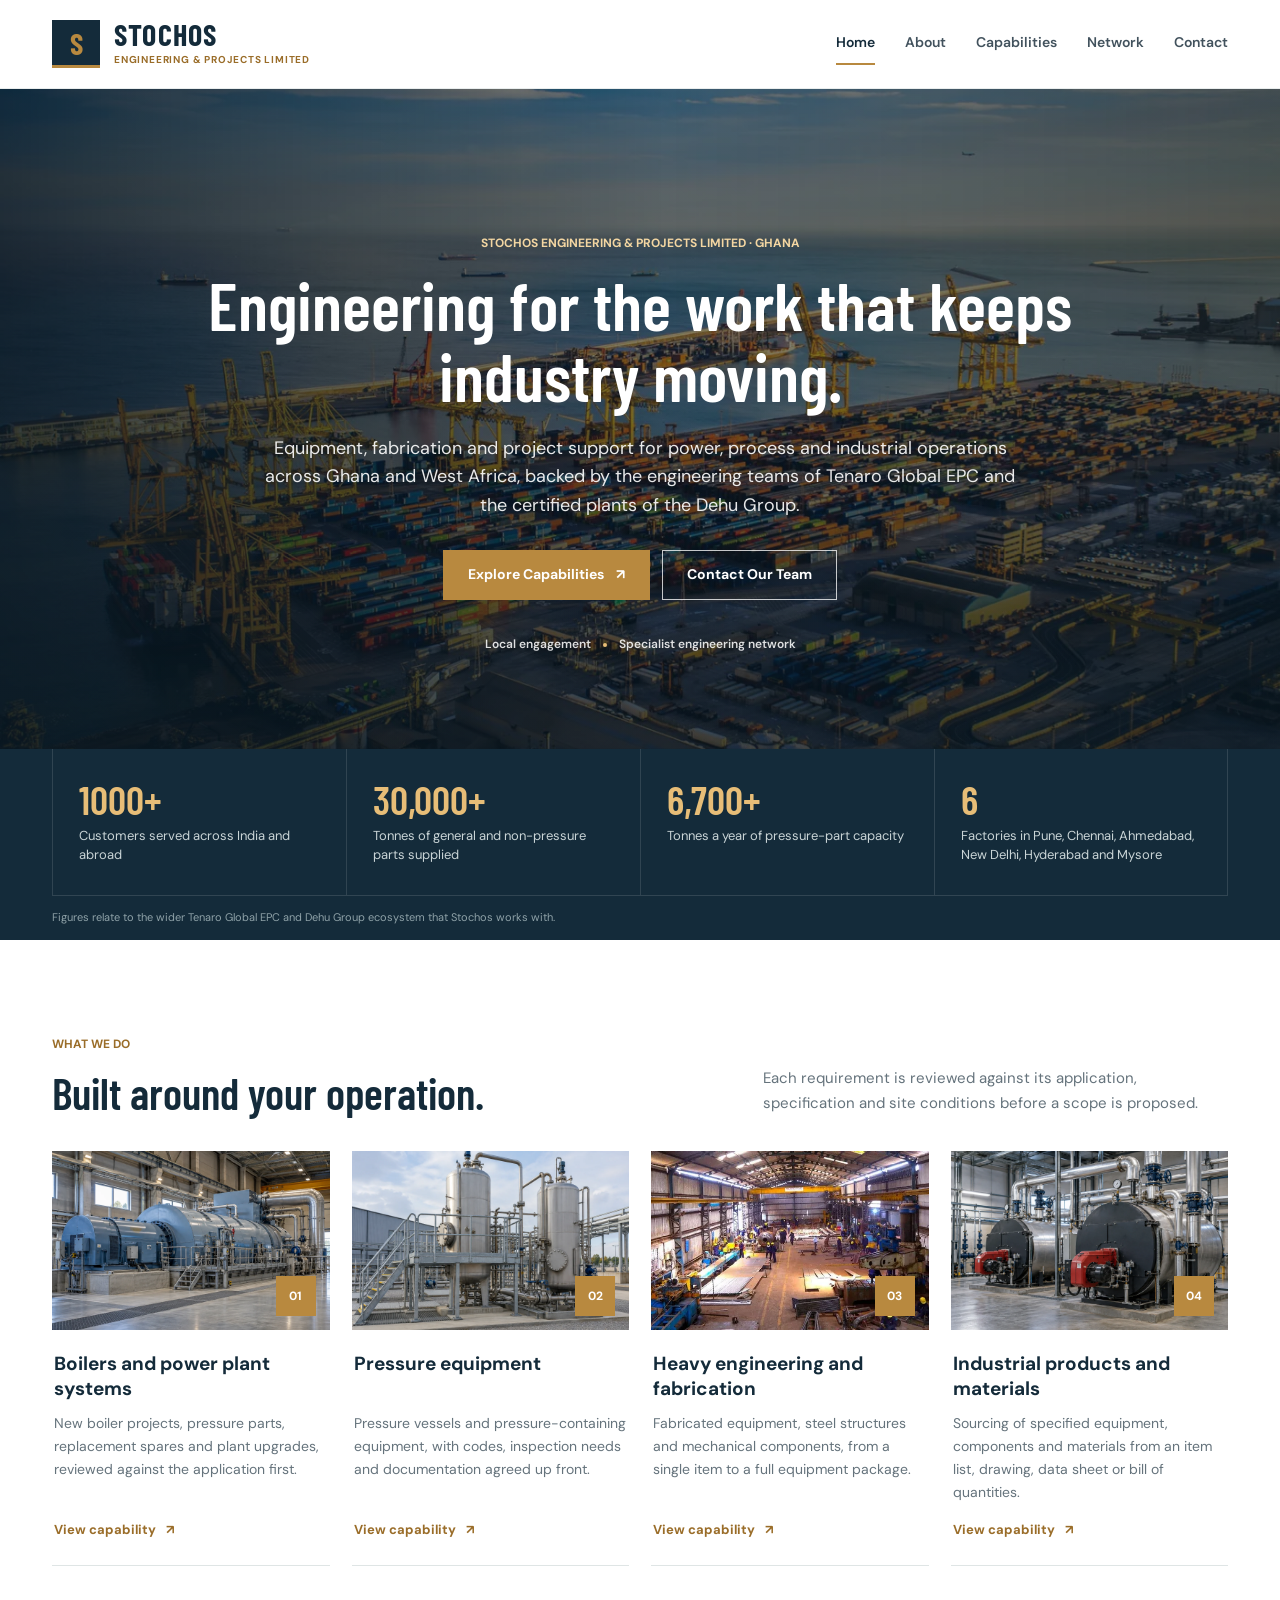
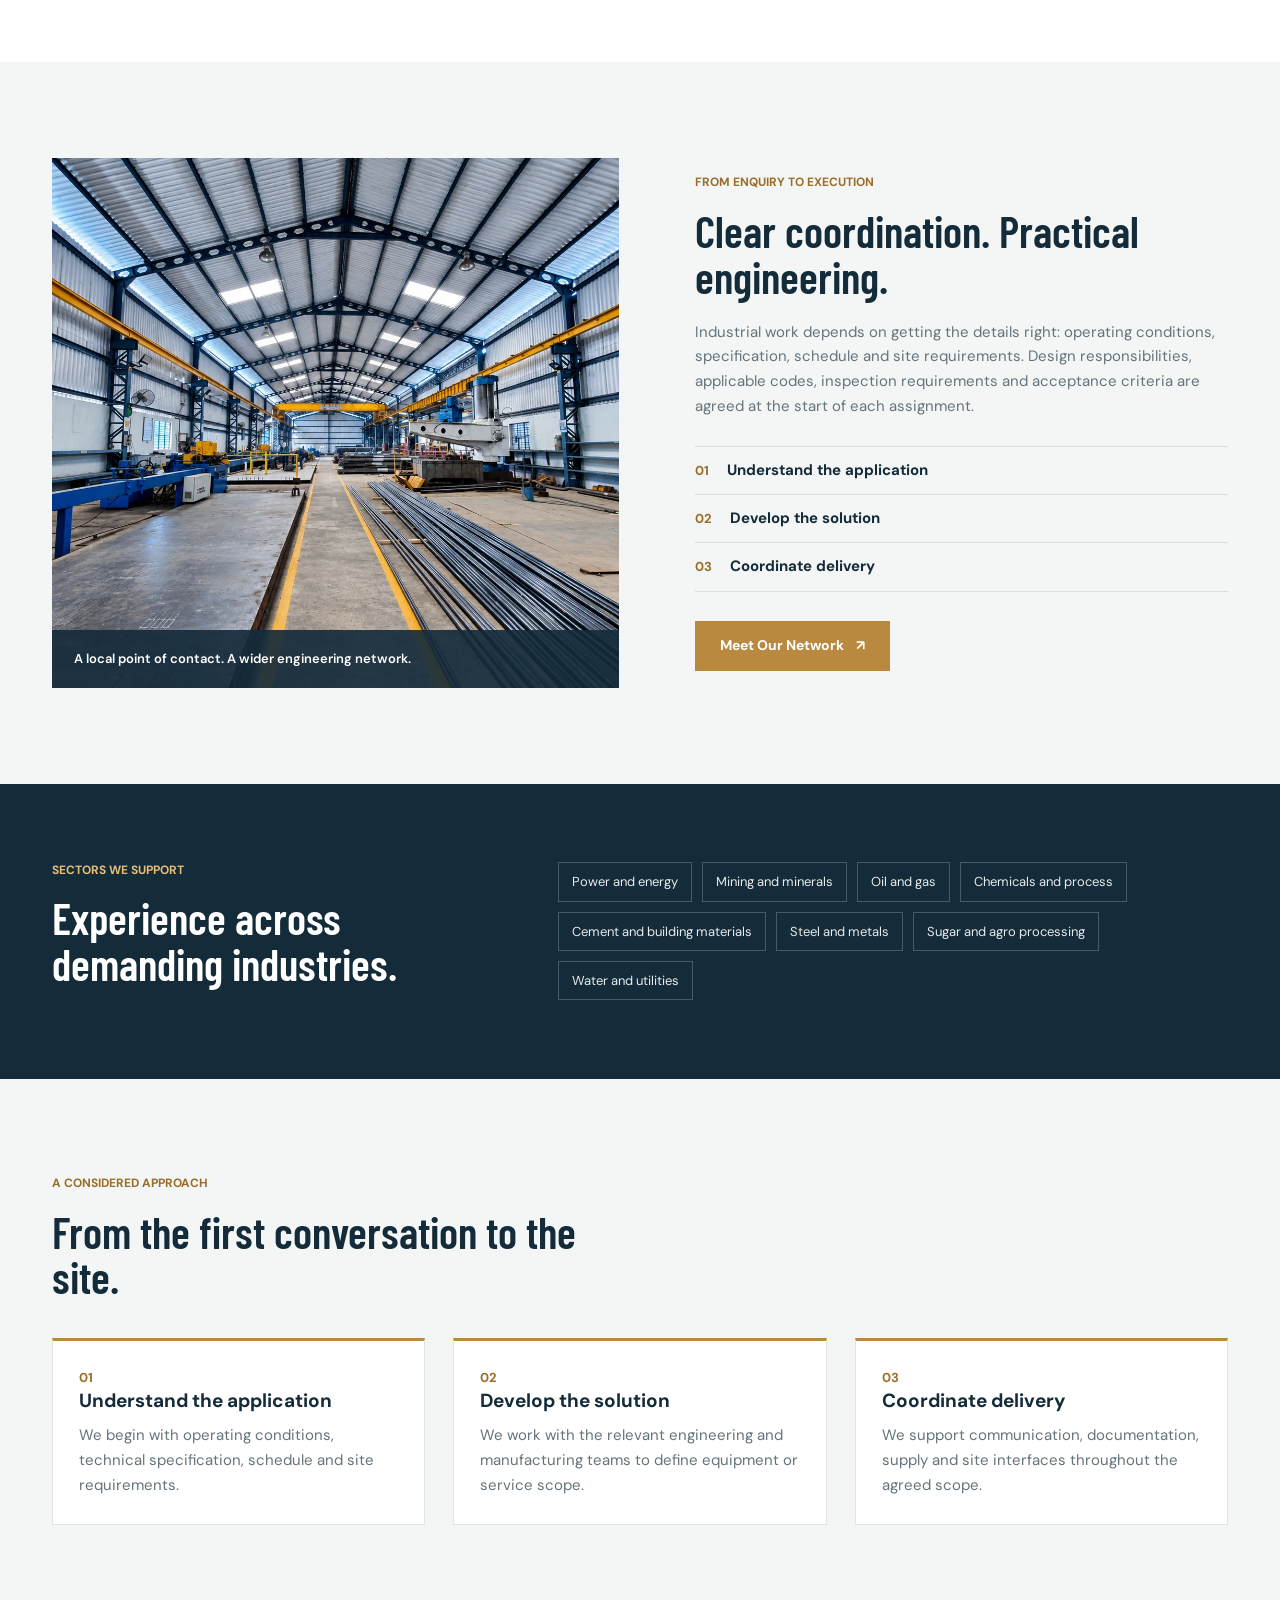
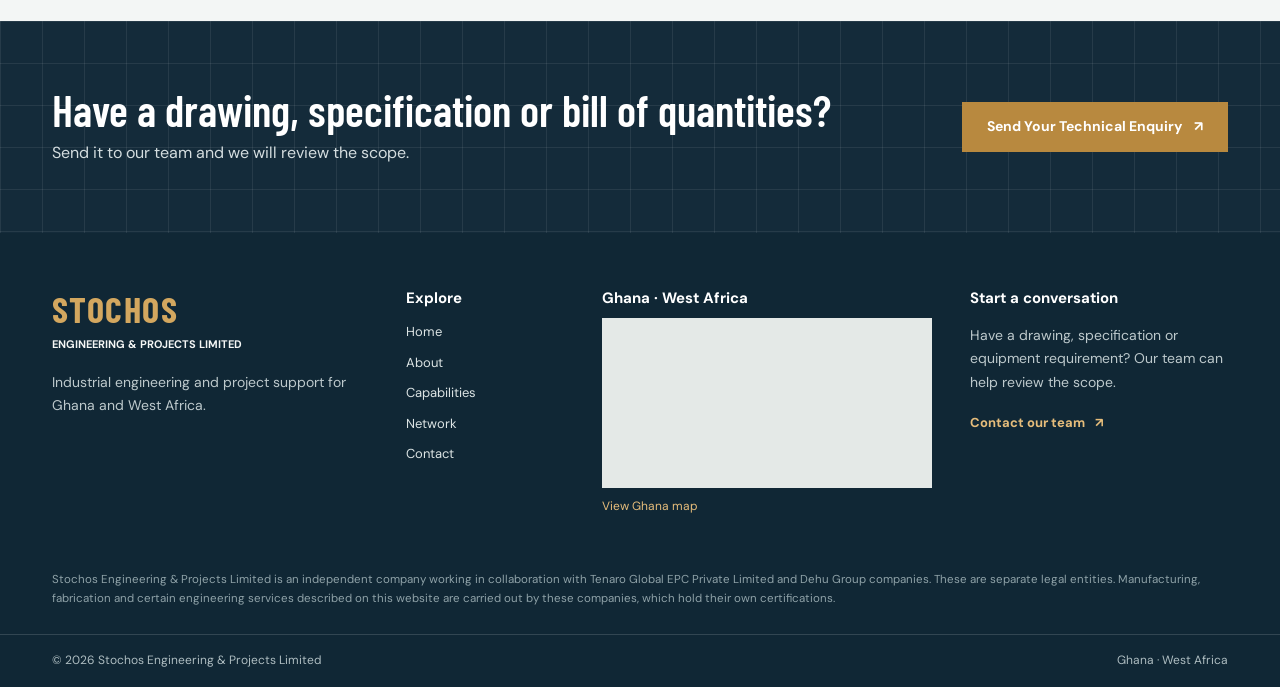
==== index.html @ 155a090a "Restructured into HTML" ====
<!doctype html>
<html lang="en">
<head>
  <meta charset="UTF-8" />
  <meta name="viewport" content="width=device-width, initial-scale=1.0" />
  <title>Stochos Engineering &amp; Projects Limited</title>
  <meta name="description" content="Equipment, fabrication and project support for power, process and industrial operations across Ghana and West Africa." />
  <link rel="stylesheet" href="css/styles.css" />
</head>
<body>
  <a class="skip" href="#main">Skip to content</a>

  <header>
    <div class="wrap nav">
      <a class="brand" href="./" aria-label="Stochos Engineering &amp; Projects Limited, home">
        <span class="brand-mark" aria-hidden="true">S</span>
        <span class="brand-text"><strong>STOCHOS</strong><span>ENGINEERING &amp; PROJECTS LIMITED</span></span>
      </a>
      <input class="nav-toggle" type="checkbox" id="nav-toggle" aria-label="Toggle menu" />
      <label class="menu" for="nav-toggle" aria-hidden="true">Menu</label>
      <nav class="links" id="site-links" aria-label="Main">
        <a href="./" class="on" aria-current="page">Home</a>
        <a href="about/">About</a>
        <a href="capabilities/">Capabilities</a>
        <a href="network/">Network</a>
        <a href="contact/">Contact</a>
      </nav>
    </div>
  </header>

  <main id="main">
    <section class="hero">
      <img class="hero-image" src="images/port-marine.webp" alt="Industrial port and infrastructure on the coast" />
      <div class="hero-shade"></div>
      <div class="wrap hero-content">
        <div class="eyebrow">Stochos Engineering &amp; Projects Limited · Ghana</div>
        <h1>Engineering for the work that keeps industry moving.</h1>
        <p class="lead">Equipment, fabrication and project support for power, process and industrial operations across Ghana and West Africa, backed by the engineering teams of Tenaro Global EPC and the certified plants of the Dehu Group.</p>
        <div class="hero-actions">
          <a class="btn" href="capabilities/">Explore Capabilities <span aria-hidden="true">↗</span></a>
          <a class="btn ghost" href="contact/">Contact Our Team</a>
        </div>
        <div class="hero-location">Local engagement <span></span> Specialist engineering network</div>
      </div>
    </section>

    <section class="stats" aria-label="Group capacity">
      <div class="wrap">
        <div class="stats-grid">
          <div class="stat"><strong>1000+</strong><span>Customers served across India and abroad</span></div>
          <div class="stat"><strong>30,000+</strong><span>Tonnes of general and non-pressure parts supplied</span></div>
          <div class="stat"><strong>6,700+</strong><span>Tonnes a year of pressure-part capacity</span></div>
          <div class="stat"><strong>6</strong><span>Factories in Pune, Chennai, Ahmedabad, New Delhi, Hyderabad and Mysore</span></div>
        </div>
        <p class="stats-note">Figures relate to the wider Tenaro Global EPC and Dehu Group ecosystem that Stochos works with.</p>
      </div>
    </section>

    <section class="capabilities-section">
      <div class="wrap">
        <div class="section-heading">
          <div>
            <div class="eyebrow">What we do</div>
            <h2>Built around your operation.</h2>
          </div>
          <p class="note">Each requirement is reviewed against its application, specification and site conditions before a scope is proposed.</p>
        </div>
        <div class="capability-grid">
          <article class="capability-card">
            <div class="capability-image-wrap">
              <img src="images/sector-power.webp" alt="" loading="lazy" />
              <span class="capability-number">01</span>
            </div>
            <div class="capability-copy">
              <h3>Boilers and power plant systems</h3>
              <p>New boiler projects, pressure parts, replacement spares and plant upgrades, reviewed against the application first.</p>
              <a class="text-link" href="capabilities/#boilers">View capability <span aria-hidden="true">↗</span></a>
            </div>
          </article>
          <article class="capability-card">
            <div class="capability-image-wrap">
              <img src="images/sector-process.webp" alt="" loading="lazy" />
              <span class="capability-number">02</span>
            </div>
            <div class="capability-copy">
              <h3>Pressure equipment</h3>
              <p>Pressure vessels and pressure-containing equipment, with codes, inspection needs and documentation agreed up front.</p>
              <a class="text-link" href="capabilities/#pressure">View capability <span aria-hidden="true">↗</span></a>
            </div>
          </article>
          <article class="capability-card">
            <div class="capability-image-wrap">
              <img src="images/workshop-floor.webp" alt="" loading="lazy" />
              <span class="capability-number">03</span>
            </div>
            <div class="capability-copy">
              <h3>Heavy engineering and fabrication</h3>
              <p>Fabricated equipment, steel structures and mechanical components, from a single item to a full equipment package.</p>
              <a class="text-link" href="capabilities/#fabrication">View capability <span aria-hidden="true">↗</span></a>
            </div>
          </article>
          <article class="capability-card">
            <div class="capability-image-wrap">
              <img src="images/sector-heating.webp" alt="" loading="lazy" />
              <span class="capability-number">04</span>
            </div>
            <div class="capability-copy">
              <h3>Industrial products and materials</h3>
              <p>Sourcing of specified equipment, components and materials from an item list, drawing, data sheet or bill of quantities.</p>
              <a class="text-link" href="capabilities/#products">View capability <span aria-hidden="true">↗</span></a>
            </div>
          </article>
        </div>
      </div>
    </section>

    <section class="approach-section">
      <div class="wrap approach-layout">
        <div class="approach-image">
          <img src="images/workshop-hero.webp" alt="Fabrication workshop with overhead cranes and steel sections" loading="lazy" />
          <div class="image-caption">A local point of contact. A wider engineering network.</div>
        </div>
        <div class="approach-copy">
          <div class="eyebrow">From enquiry to execution</div>
          <h2>Clear coordination. Practical engineering.</h2>
          <p class="note">Industrial work depends on getting the details right: operating conditions, specification, schedule and site requirements. Design responsibilities, applicable codes, inspection requirements and acceptance criteria are agreed at the start of each assignment.</p>
          <div class="approach-steps">
            <div class="approach-step"><span>01</span><h3>Understand the application</h3></div>
            <div class="approach-step"><span>02</span><h3>Develop the solution</h3></div>
            <div class="approach-step"><span>03</span><h3>Coordinate delivery</h3></div>
          </div>
          <a class="btn" href="network/">Meet Our Network <span aria-hidden="true">↗</span></a>
        </div>
      </div>
    </section>

    <section class="industries-section">
      <div class="wrap industries-layout">
        <div>
          <div class="eyebrow">Sectors we support</div>
          <h2>Experience across demanding industries.</h2>
        </div>
        <div class="tags">
          <span>Power and energy</span>
          <span>Mining and minerals</span>
          <span>Oil and gas</span>
          <span>Chemicals and process</span>
          <span>Cement and building materials</span>
          <span>Steel and metals</span>
          <span>Sugar and agro processing</span>
          <span>Water and utilities</span>
        </div>
      </div>
    </section>

    <section class="soft process-section">
      <div class="wrap">
        <div class="eyebrow">A considered approach</div>
        <h2>From the first conversation to the site.</h2>
        <div class="grid">
          <div class="card">
            <div class="num">01</div>
            <h3>Understand the application</h3>
            <p>We begin with operating conditions, technical specification, schedule and site requirements.</p>
          </div>
          <div class="card">
            <div class="num">02</div>
            <h3>Develop the solution</h3>
            <p>We work with the relevant engineering and manufacturing teams to define equipment or service scope.</p>
          </div>
          <div class="card">
            <div class="num">03</div>
            <h3>Coordinate delivery</h3>
            <p>We support communication, documentation, supply and site interfaces throughout the agreed scope.</p>
          </div>
        </div>
      </div>
    </section>

    <div class="band">
      <div class="wrap band-inner">
        <div>
          <h2>Have a drawing, specification or bill of quantities?</h2>
          <p>Send it to our team and we will review the scope.</p>
        </div>
        <a class="btn" href="contact/">Send Your Technical Enquiry <span aria-hidden="true">↗</span></a>
      </div>
    </div>
  </main>

  <footer>
    <div class="wrap footer-main">
      <div class="footer-brand">
        <strong>STOCHOS</strong>
        <span>ENGINEERING &amp; PROJECTS LIMITED</span>
        <p>Industrial engineering and project support for Ghana and West Africa.</p>
      </div>
      <div class="footer-navigation">
        <h2>Explore</h2>
        <nav aria-label="Footer">
          <a href="./">Home</a>
          <a href="about/">About</a>
          <a href="capabilities/">Capabilities</a>
          <a href="network/">Network</a>
          <a href="contact/">Contact</a>
        </nav>
      </div>
      <div class="footer-map">
        <h2>Ghana · West Africa</h2>
        <iframe title="Map showing Ghana in West Africa" src="https://www.openstreetmap.org/export/embed.html?bbox=-3.3%2C4.5%2C1.3%2C11.2&amp;layer=mapnik" loading="lazy" referrerpolicy="no-referrer-when-downgrade"></iframe>
        <a href="https://www.openstreetmap.org/#map=6/7.95/-0.99" target="_blank" rel="noreferrer">View Ghana map</a>
      </div>
      <div class="footer-contact">
        <h2>Start a conversation</h2>
        <p>Have a drawing, specification or equipment requirement? Our team can help review the scope.</p>
        <a href="contact/">Contact our team <span aria-hidden="true">↗</span></a>
      </div>
    </div>
    <div class="wrap footer-legal">
      Stochos Engineering &amp; Projects Limited is an independent company working in collaboration with Tenaro Global EPC Private Limited and Dehu Group companies. These are separate legal entities. Manufacturing, fabrication and certain engineering services described on this website are carried out by these companies, which hold their own certifications.
    </div>
    <div class="footer-base">
      <div class="wrap">
        <span>© 2026 Stochos Engineering &amp; Projects Limited</span>
        <span>Ghana · West Africa</span>
      </div>
    </div>
  </footer>

</body>
</html>
---- css/styles.css ----
@import url('https://fonts.googleapis.com/css2?family=Barlow+Condensed:wght@500;600;700&family=DM+Sans:wght@400;500;600;700&display=swap');

:root {
	font-family: 'DM Sans', sans-serif;
	color: #233442;
	background: #fff;
	font-synthesis: none;
	text-rendering: optimizeLegibility;
	--gold: #b8893f;
	--gold-deep: #9a6d29;
	--navy: #142b3a;
	--ink: #263946;
	--muted: #65737c;
	--line: #dfe5e5;
	--soft: #f3f6f5;
	--white: #fff;
}

* { box-sizing: border-box; margin: 0; }
html { scroll-behavior: smooth; }
body { color: var(--ink); background: var(--white); line-height: 1.65; }
button, input, select, textarea { font: inherit; }
button { cursor: pointer; }
a { color: inherit; }
img { max-width: 100%; }
.wrap { width: min(1240px, 100%); margin: 0 auto; padding: 0 32px; }
.skip { position: absolute; top: -60px; left: 16px; z-index: 20; padding: 10px 16px; background: var(--navy); color: #fff; font-size: 14px; font-weight: 700; text-decoration: none; }
.skip:focus { top: 12px; }

/* Header */
header { position: sticky; top: 0; z-index: 10; background: rgba(255,255,255,.98); border-bottom: 1px solid #e9eded; }
.nav { min-height: 88px; display: flex; align-items: center; justify-content: space-between; gap: 32px; }
.brand { display: flex; align-items: center; gap: 14px; color: var(--navy); text-decoration: none; }
.brand-mark { display: grid; width: 48px; height: 48px; flex: none; place-items: center; background: var(--navy); color: var(--gold); font-family: 'Barlow Condensed', sans-serif; font-size: 30px; font-weight: 700; line-height: 1; border-bottom: 3px solid var(--gold); }
.brand-text strong { display: block; font-family: 'Barlow Condensed', sans-serif; font-size: 30px; font-weight: 700; line-height: .95; letter-spacing: .04em; }
.brand-text span { display: block; margin-top: 4px; color: var(--gold-deep); font-size: 10px; font-weight: 700; letter-spacing: .08em; }
.links { display: flex; align-items: center; gap: 30px; }
.links a { padding: 8px 0; border-bottom: 2px solid transparent; color: #42525d; font-size: 14px; font-weight: 600; text-decoration: none; transition: color .2s, border-color .2s; }
.links a:hover, .links a.on { color: var(--navy); border-color: var(--gold); }
.menu { display: none; margin: 0; border: 1px solid var(--line); padding: 9px 14px; background: #fff; color: var(--navy); font-size: 14px; font-weight: 700; cursor: pointer; user-select: none; }
.nav-toggle { position: absolute; width: 1px; height: 1px; opacity: 0; pointer-events: none; }
.nav-toggle:focus-visible + .menu { outline: 2px solid var(--gold); outline-offset: 2px; }
.nav-toggle:checked + .menu { border-color: var(--navy); background: var(--navy); color: #fff; }

/* Hero */
.hero { position: relative; isolation: isolate; min-height: 660px; padding: 96px 0 48px; display: flex; align-items: center; overflow: hidden; color: #fff; text-align: center; background: #163447; }
.hero-image, .hero-shade { position: absolute; z-index: -1; inset: 0; width: 100%; height: 100%; }
.hero-image { object-fit: cover; object-position: center 55%; animation: hero-arrive 1s ease-out both; }
.hero-shade { background: linear-gradient(90deg, rgba(9,25,36,.8), rgba(9,25,36,.5) 52%, rgba(9,25,36,.62)), linear-gradient(0deg, rgba(8,24,34,.48), transparent 60%); }
.hero-content { position: relative; padding-top: 24px; padding-bottom: 20px; animation: content-arrive .7s .12s ease-out both; }
.hero .eyebrow { color: #f3d6a2; }
.eyebrow { color: var(--gold-deep); font-size: 12px; font-weight: 700; line-height: 1.4; text-transform: uppercase; margin-bottom: 17px; }
h1, h2, h3 { color: var(--navy); }
h1, h2 { font-family: 'Barlow Condensed', 'Arial Narrow', sans-serif; font-weight: 600; line-height: 1.04; }
.hero h1 { max-width: 940px; margin: 0 auto; color: #fff; font-size: 68px; }
h2 { font-size: 44px; margin-bottom: 14px; }
h3 { font-size: 19px; line-height: 1.3; margin-bottom: 10px; }
.lead { max-width: 780px; margin: 23px auto 30px; color: rgba(255,255,255,.9); font-size: 18px; line-height: 1.6; }
.hero-actions { display: flex; flex-wrap: wrap; justify-content: center; gap: 12px; }
.btn { min-height: 50px; display: inline-flex; align-items: center; justify-content: center; gap: 12px; padding: 12px 24px; border: 1px solid var(--gold); background: var(--gold); color: #fff; font-size: 14px; font-weight: 700; text-decoration: none; transition: background .2s, border-color .2s, transform .2s; }
.btn:hover { transform: translateY(-2px); background: var(--gold-deep); border-color: var(--gold-deep); }
.btn:disabled { opacity: .7; transform: none; }
.hero .btn.ghost { background: transparent; border-color: rgba(255,255,255,.76); color: #fff; }
.hero .btn.ghost:hover { background: #fff; border-color: #fff; color: var(--navy); }
.hero-location { display: flex; align-items: center; justify-content: center; gap: 12px; margin-top: 35px; color: rgba(255,255,255,.86); font-size: 12px; font-weight: 600; }
.hero-location span { width: 4px; height: 4px; border-radius: 50%; background: #e7bd77; }

/* Stats strip */
.stats { padding: 0; background: var(--navy); color: #fff; }
.stats-grid { display: grid; grid-template-columns: repeat(4, minmax(0, 1fr)); }
.stat { padding: 30px 26px; border-left: 1px solid rgba(255,255,255,.12); }
.stat:last-child { border-right: 1px solid rgba(255,255,255,.12); }
.stat strong { display: block; color: #e7bd77; font-family: 'Barlow Condensed', sans-serif; font-size: 40px; font-weight: 600; line-height: 1; }
.stat span { display: block; margin-top: 8px; color: #c9d4d6; font-size: 13px; line-height: 1.45; }
.stats-note { padding: 12px 0 14px; border-top: 1px solid rgba(255,255,255,.12); color: #8fa2a8; font-size: 11px; }

section { padding: 96px 0; }
.capabilities-section { background: #fff; }
.section-heading { display: flex; align-items: end; justify-content: space-between; gap: 48px; margin-bottom: 36px; }
.section-heading h2 { margin-bottom: 0; }
.note { color: var(--muted); font-size: 15px; }
.section-heading .note { max-width: 465px; }
.capability-grid { display: grid; grid-template-columns: repeat(4, minmax(0, 1fr)); gap: 22px; }
.capability-card { min-width: 0; display: flex; flex-direction: column; background: #fff; border-bottom: 1px solid var(--line); }
.capability-image-wrap { position: relative; aspect-ratio: 1.55; overflow: hidden; background: #dce3e3; }
.capability-image-wrap img { width: 100%; height: 100%; display: block; object-fit: cover; transition: transform .5s ease; }
.capability-card:hover .capability-image-wrap img { transform: scale(1.04); }
.capability-number { position: absolute; right: 14px; bottom: 14px; display: grid; width: 40px; height: 40px; place-items: center; background: var(--gold); color: #fff; font-size: 12px; font-weight: 700; }
.capability-copy { display: flex; flex: 1; flex-direction: column; padding: 22px 2px 24px; }
.capability-copy h3 { min-height: 2.6em; }
.capability-copy p { color: var(--muted); font-size: 14px; }
.capability-copy .text-link { margin-top: auto; padding-top: 15px; white-space: nowrap; }
.text-link { display: inline-flex; align-self: flex-start; align-items: center; gap: 10px; margin-top: 15px; color: var(--gold-deep); font-size: 13px; font-weight: 700; text-decoration: none; }
.text-link:hover { color: var(--navy); }

.approach-section { background: var(--soft); }
.approach-layout { display: grid; grid-template-columns: 1.03fr .97fr; align-items: center; gap: 76px; }
.approach-image { position: relative; min-height: 530px; background: #c7d0d0; }
.approach-image img { display: block; width: 100%; height: 530px; object-fit: cover; }
.image-caption { position: absolute; right: 0; bottom: 0; left: 0; padding: 18px 22px; background: rgba(20,43,58,.9); color: white; font-size: 13px; font-weight: 600; }
.approach-copy h2 { max-width: 510px; }
.approach-copy > .note { max-width: 530px; margin: 20px 0 27px; }
.approach-steps { margin: 0 0 29px; border-top: 1px solid #d7dfdf; }
.approach-step { display: flex; align-items: center; gap: 18px; padding: 13px 0; border-bottom: 1px solid #d7dfdf; }
.approach-step span, .num { color: var(--gold-deep); font-size: 13px; font-weight: 700; }
.approach-step h3 { margin: 0; font-size: 15px; }

.industries-section { padding: 78px 0; background: var(--navy); color: #fff; }
.industries-layout { display: grid; grid-template-columns: .8fr 1.2fr; gap: 60px; align-items: center; }
.industries-section .eyebrow { color: #e7bd77; }
.industries-section h2 { max-width: 460px; color: #fff; }
.tags { display: flex; flex-wrap: wrap; gap: 10px; }
.tags span { padding: 8px 13px; border: 1px solid rgba(255,255,255,.22); color: rgba(255,255,255,.9); font-size: 13px; }
.process-section { background: #f5f7f6; }
.process-section h2 { max-width: 580px; }
.grid { display: grid; grid-template-columns: repeat(3, minmax(0, 1fr)); gap: 28px; margin-top: 38px; }

.soft { background: var(--soft); }
.card { padding: 26px; border: 1px solid var(--line); border-top: 3px solid var(--gold); background: #fff; }
.card p { color: var(--muted); font-size: 15px; }
.band { padding: 66px 0; background-color: var(--navy); background-image: linear-gradient(rgba(255,255,255,.075) 1px, transparent 1px), linear-gradient(90deg, rgba(255,255,255,.075) 1px, transparent 1px); background-size: 42px 42px; color: #fff; }
.band-inner { display: flex; align-items: center; justify-content: space-between; gap: 40px; }
.band h2 { margin-bottom: 8px; color: #fff; }
.band p { color: #d4dddf; }
.band .btn { flex: none; }
.page-head { padding: 72px 32px 8px; }
.page-head h1 { color: var(--navy); font-size: 56px; }
.page-head .lead { margin: 22px 0 0; color: var(--muted); }

/* Forms */
form { display: grid; gap: 16px; }
.row { display: grid; grid-template-columns: 1fr 1fr; gap: 16px; }
label { display: block; margin-bottom: 6px; color: var(--navy); font-size: 13px; font-weight: 700; }
input, select, textarea { width: 100%; padding: 12px 14px; border: 1px solid #cdd6d7; border-radius: 0; background: #fff; color: var(--ink); font-size: 15px; }
input:focus, select:focus, textarea:focus { outline: 2px solid var(--gold); outline-offset: 1px; border-color: var(--gold); }
input[type=file] { padding: 10px 12px; background: var(--soft); font-size: 14px; cursor: pointer; }
input[type=file]::file-selector-button { margin-right: 12px; padding: 7px 14px; border: 1px solid var(--navy); background: #fff; color: var(--navy); font: inherit; font-size: 13px; font-weight: 700; cursor: pointer; }
.honeypot { position: absolute; left: -9999px; width: 1px; height: 1px; opacity: 0; }

/* Footer */
footer { padding: 0; background: #102735; color: #dce4e4; font-size: 14px; }
.footer-main { display: grid; grid-template-columns: 1.1fr .55fr 1.15fr .9fr; gap: 38px; padding-top: 58px; padding-bottom: 54px; }
.footer-brand strong { display: block; color: #d3a75f; font-family: 'Barlow Condensed', sans-serif; font-size: 36px; line-height: 1; letter-spacing: .04em; }
.footer-brand > span { display: block; margin-top: 8px; color: #f4f6f5; font-size: 11px; font-weight: 700; }
.footer-brand p, .footer-contact p { max-width: 330px; margin-top: 18px; color: #bdc9cc; font-size: 14px; }
footer h2 { margin-bottom: 15px; color: #fff; font-family: 'DM Sans', sans-serif; font-size: 15px; font-weight: 700; }
.footer-navigation nav { display: grid; grid-template-columns: 1fr; gap: 9px; }
.footer-navigation a { width: fit-content; color: #dce4e4; font-size: 13px; text-decoration: none; }
.footer-navigation a:hover { color: #e6bd7b; }
.footer-contact a { display: flex; align-items: center; gap: 10px; width: fit-content; margin-top: 18px; color: #e6bd7b; font-size: 13px; font-weight: 700; text-decoration: none; }
.footer-contact a:hover { text-decoration: underline; }
.footer-map h2 { margin-bottom: 12px; }
.footer-map iframe { display: block; width: 100%; height: 170px; border: 0; background: #e4e9e7; }
.footer-map > a { display: inline-block; margin-top: 9px; color: #e6bd7b; font-size: 12px; text-decoration: none; }
.footer-map > a:hover { text-decoration: underline; }
.footer-legal { padding-bottom: 26px; color: #8fa2a8; font-size: 11.5px; line-height: 1.6; }
.footer-base { border-top: 1px solid rgba(255,255,255,.14); }
.footer-base .wrap { display: flex; flex-wrap: wrap; justify-content: space-between; gap: 12px; padding-top: 16px; padding-bottom: 16px; color: #aebdc1; font-size: 12px; }

/* About */
.about-story-section { padding-top: 38px; }
.about-story-layout { display: grid; grid-template-columns: .95fr 1.05fr; align-items: center; gap: 70px; }
.about-story-copy h2 { max-width: 510px; margin-bottom: 22px; }
.about-story-copy > p { margin-bottom: 18px; color: #52636c; }
.about-story-copy > p:last-of-type { margin-bottom: 0; }
.about-principle { margin-top: 28px; padding: 16px 20px; border-left: 3px solid var(--gold); background: #f3f6f5; }
.about-principle span { color: var(--gold-deep); font-size: 11px; font-weight: 700; text-transform: uppercase; }
.about-principle p { margin-top: 4px; color: var(--navy); font-size: 14px; font-weight: 600; }
.about-image-pair { position: relative; min-height: 500px; padding: 0 76px 76px 0; }
.about-image-main { position: relative; height: 424px; margin: 0; background: #d7dfdf; }
.about-image-main img { display: block; width: 100%; height: 100%; object-fit: cover; }
.about-image-main figcaption { position: absolute; right: 0; bottom: 0; left: 0; padding: 13px 16px; background: rgba(16,39,53,.88); color: #fff; font-size: 12px; }
.about-image-detail { position: absolute; right: 0; bottom: 0; width: 44%; height: 220px; border: 8px solid #fff; object-fit: cover; background: #d7dfdf; }

/* Credentials */
.credentials { display: grid; grid-template-columns: repeat(4, minmax(0, 1fr)); gap: 0; margin-top: 38px; border-top: 1px solid var(--line); border-left: 1px solid var(--line); }
.credential { padding: 22px 22px 24px; border-right: 1px solid var(--line); border-bottom: 1px solid var(--line); background: #fff; }
.credential strong { display: block; margin-bottom: 4px; color: var(--navy); font-family: 'Barlow Condensed', sans-serif; font-size: 24px; font-weight: 600; line-height: 1.1; }
.credential span { color: var(--muted); font-size: 13px; }
.credentials-note { max-width: 760px; margin-top: 20px; color: var(--muted); font-size: 12.5px; }

/* Capabilities */
.capabilities-page-head { padding-bottom: 48px; }
.capability-catalog-section { padding-top: 48px; background: #f3f6f5; }
.capability-catalog-intro { max-width: 690px; margin-bottom: 36px; }
.capability-catalog-intro h2 { margin-bottom: 12px; }
.capability-catalog { display: grid; grid-template-columns: repeat(2, minmax(0, 1fr)); gap: 20px; }
.capability-detail { min-height: 184px; display: grid; grid-template-columns: 38% 1fr; border-top: 2px solid var(--gold); background: #fff; scroll-margin-top: 110px; }
.capability-detail > img { display: block; width: 100%; height: 100%; min-height: 184px; object-fit: cover; }
.capability-detail > div { padding: 21px 23px; }
.capability-detail-number { display: block; margin-bottom: 8px; color: var(--gold-deep); font-size: 11px; font-weight: 700; }
.capability-detail h3 { margin-bottom: 8px; }
.capability-detail p { color: var(--muted); font-size: 13px; }
.standards { display: flex; flex-wrap: wrap; gap: 8px; margin-top: 26px; }
.standards span { padding: 6px 11px; border: 1px solid #cbd5d3; background: #fff; color: var(--navy); font-size: 12px; font-weight: 600; }
.industries-directory { background: #e8efed; }
.industries-directory-layout { display: grid; grid-template-columns: .8fr 1.2fr; align-items: center; gap: 64px; }
.industries-directory-layout h2 { margin-bottom: 16px; }
.industries-directory-layout > div:first-child > p { max-width: 390px; color: #5c6b70; font-size: 14px; }
.industry-list { display: grid; grid-template-columns: repeat(2, minmax(0, 1fr)); border-top: 1px solid #cbd5d3; }
.industry-list > div { display: flex; align-items: baseline; gap: 13px; min-height: 58px; padding: 17px 10px; border-bottom: 1px solid #cbd5d3; color: var(--navy); font-size: 14px; font-weight: 600; }
.industry-list > div:nth-child(odd) { margin-right: 18px; }
.industry-list span { color: var(--gold-deep); font-size: 10px; font-weight: 700; }

/* Network */
.network-overview-section { padding-top: 30px; }
.network-overview { display: grid; grid-template-columns: 1fr 1fr; align-items: center; gap: 64px; }
.network-image { position: relative; height: 440px; background: #d4dddd; }
.network-image::after { position: absolute; inset: 45% 0 0; background: linear-gradient(transparent, rgba(12,31,43,.75)); content: ''; }
.network-image img { display: block; width: 100%; height: 100%; object-fit: cover; }
.network-image > span { position: absolute; z-index: 1; bottom: 22px; left: 24px; color: #fff; font-family: 'Barlow Condensed', sans-serif; font-size: 25px; }
.network-copy h2 { margin-bottom: 18px; }
.network-copy > p { margin-bottom: 18px; color: #52636c; font-size: 14px; }
.network-copy .btn { margin-top: 7px; }
.network-process-section h2 { max-width: 590px; }
.ecosystem { display: grid; grid-template-columns: repeat(3, minmax(0, 1fr)); gap: 22px; margin-top: 38px; }
.eco-card { display: flex; flex-direction: column; padding: 26px; border: 1px solid var(--line); background: #fff; }
.eco-card.local { border-color: var(--navy); background: var(--navy); }
.eco-logo { display: flex; align-items: center; height: 56px; margin-bottom: 18px; }
.eco-logo img { max-height: 48px; width: auto; }
.eco-logo .brand-mark { width: 48px; height: 48px; }
.eco-card .eyebrow { margin-bottom: 8px; }
.eco-card p { color: var(--muted); font-size: 14px; }
.eco-card.local h3 { color: #fff; }
.eco-card.local .eyebrow { color: #e7bd77; }
.eco-card.local p { color: #c9d4d6; }
.locations { display: flex; flex-wrap: wrap; gap: 10px; margin-top: 22px; }
.locations span { padding: 8px 13px; border: 1px solid #cbd5d3; color: var(--navy); font-size: 13px; font-weight: 600; }
.locations span.here { border-color: var(--gold); background: var(--gold); color: #fff; }

/* Contact */
.contact-page-head { padding-bottom: 30px; }
.contact-page-head .lead { max-width: 750px; margin-bottom: 0; }
.contact-section { padding-top: 24px; background: #f3f6f5; }
.contact-layout { display: grid; grid-template-columns: 1.1fr .9fr; align-items: start; gap: 48px; }
.contact-form-panel { padding: 34px; border: 1px solid var(--line); background: #fff; }
.contact-panel-heading { margin-bottom: 24px; }
.contact-panel-heading h2 { margin-bottom: 8px; }
.contact-panel-heading p { color: var(--muted); font-size: 14px; }
.contact-form-panel form { gap: 18px; }
.contact-form-panel .note { font-size: 13px; }
.contact-aside { background: var(--navy); color: #fff; }
.contact-aside > img { display: block; width: 100%; height: 245px; object-fit: cover; }
.contact-aside-copy { padding: 27px 30px 30px; }
.contact-aside-copy .eyebrow { color: #e7bd77; }
.contact-aside-copy h2 { margin-bottom: 16px; color: #fff; font-size: 34px; }
.contact-aside-copy ul { display: grid; gap: 10px; padding: 0; list-style: none; }
.contact-aside-copy li { position: relative; padding-left: 18px; color: #d3dddf; font-size: 13px; }
.contact-aside-copy li::before { position: absolute; top: 9px; left: 0; width: 5px; height: 5px; background: #d1a45b; content: ''; }
.contact-aside-copy > p { margin-top: 18px; color: #bdc9cc; font-size: 12px; }
.contact-details { display: grid; gap: 5px; margin-top: 23px; padding-top: 17px; border-top: 1px solid rgba(255,255,255,.2); }
.contact-details span { margin-bottom: 4px; color: #e7bd77; font-size: 11px; font-weight: 700; text-transform: uppercase; }
.contact-details a { color: #eef2f1; font-size: 13px; font-weight: 500; text-decoration: none; }
.contact-details a:hover { color: #e7bd77; text-decoration: underline; }

@keyframes hero-arrive { from { transform: scale(1.04); } to { transform: scale(1); } }
@keyframes content-arrive { from { opacity: 0; transform: translateY(12px); } to { opacity: 1; transform: translateY(0); } }

@media (max-width: 1000px) {
	.credentials { grid-template-columns: repeat(2, minmax(0, 1fr)); }
}

@media (max-width: 900px) {
	.wrap { padding-right: 24px; padding-left: 24px; }
	.links { gap: 17px; }
	.brand-text strong { font-size: 26px; }
	.hero { min-height: 610px; }
	.stats-grid { grid-template-columns: repeat(2, minmax(0, 1fr)); }
	.stat:nth-child(2) { border-right: 1px solid rgba(255,255,255,.12); }
	.stat:nth-child(-n+2) { border-bottom: 1px solid rgba(255,255,255,.12); }
	.capability-grid { grid-template-columns: 1fr 1fr; }
	.approach-layout { gap: 40px; }
	.approach-image, .approach-image img { min-height: 450px; height: 450px; }
	.industries-layout { grid-template-columns: 1fr; gap: 22px; }
	.about-story-layout, .network-overview { gap: 36px; }
	.industries-directory-layout { grid-template-columns: .7fr 1.3fr; gap: 36px; }
	.ecosystem { grid-template-columns: 1fr; }
	.footer-main { grid-template-columns: 1fr 1fr; gap: 34px; }
	.contact-layout { gap: 26px; }
	.contact-form-panel { padding: 25px; }
}

@media (max-width: 760px) {
	.nav { min-height: 76px; }
	.brand-mark { width: 42px; height: 42px; font-size: 26px; }
	.menu { display: block; }
	.links { position: absolute; top: 76px; right: 0; left: 0; display: none; flex-direction: column; align-items: stretch; gap: 0; padding: 8px 24px 16px; border-bottom: 1px solid var(--line); background: #fff; }
	.nav-toggle:checked ~ .links { display: flex; }
	.links a { padding: 12px 0; border-bottom: 1px solid #edf0f0; }
	.links a.on { border-color: #edf0f0; color: var(--gold-deep); }
	.hero { min-height: 600px; padding: 64px 0 40px; }
	.hero h1 { font-size: 56px; }
	.hero .lead { font-size: 16px; }
	section { padding: 72px 0; }
	.section-heading { align-items: start; flex-direction: column; gap: 15px; }
		.approach-layout { grid-template-columns: 1fr; }
	.approach-image, .approach-image img { min-height: 360px; height: 360px; }
	.grid { grid-template-columns: 1fr; gap: 22px; }
	.page-head { padding-top: 52px; }
	.page-head h1 { font-size: 48px; }
	.footer-contact, .footer-map { grid-column: 1 / -1; }
	.about-story-layout, .network-overview { grid-template-columns: 1fr; }
	.about-image-pair { min-height: 450px; }
	.about-image-main { height: 390px; }
	.about-image-detail { height: 190px; }
	.industries-directory-layout { grid-template-columns: 1fr; gap: 30px; }
	.network-image { height: 380px; }
	.contact-layout { grid-template-columns: 1fr; }
	.contact-aside { display: grid; grid-template-columns: .8fr 1.2fr; }
	.contact-aside > img { height: 100%; min-height: 360px; }
}

@media (max-width: 540px) {
	.wrap { padding-right: 16px; padding-left: 16px; }
	.page-head { padding-right: 16px; padding-left: 16px; }
	.brand { gap: 10px; }
	.brand-text strong { font-size: 23px; }
	.brand-text span { font-size: 8.5px; }
	.hero { min-height: 570px; text-align: left; }
	.hero .eyebrow { max-width: 280px; }
	.hero h1 { font-size: 44px; }
	.hero .lead { margin: 19px 0 24px; }
	.hero-actions { align-items: stretch; flex-direction: column; }
	.hero-actions .btn { width: 100%; }
	.hero-location { justify-content: flex-start; flex-wrap: wrap; gap: 8px; margin-top: 23px; font-size: 11px; }
	.stat { padding: 22px 16px; }
	.stat strong { font-size: 32px; }
	h2 { font-size: 36px; }
	.page-head h1 { font-size: 40px; }
	.band-inner { align-items: stretch; flex-direction: column; gap: 22px; }
	.band .btn { width: 100%; }
	.capability-grid { grid-template-columns: 1fr; }
	.capability-copy h3 { min-height: 0; }
	.capability-image-wrap { aspect-ratio: 1.65; }
	.approach-image, .approach-image img { min-height: 310px; height: 310px; }
	.industries-section { padding: 62px 0; }
	.row { grid-template-columns: 1fr; }
	.credentials { grid-template-columns: 1fr; }
	.footer-base .wrap { flex-direction: column; }
	.footer-main { grid-template-columns: 1fr; gap: 32px; padding-top: 44px; padding-bottom: 40px; }
	.footer-contact, .footer-map { grid-column: auto; }
	.about-image-pair { min-height: 360px; padding: 0 42px 58px 0; }
	.about-image-main { height: 315px; }
	.about-image-detail { width: 48%; height: 155px; border-width: 6px; }
	.capability-catalog { grid-template-columns: 1fr; }
	.capability-detail { grid-template-columns: 1fr; }
	.capability-detail > img { height: 190px; min-height: 0; }
	.industry-list { grid-template-columns: 1fr; }
	.industry-list > div:nth-child(odd) { margin-right: 0; }
	.network-image { height: 310px; }
	.contact-form-panel { padding: 21px 17px; }
	.contact-aside { display: block; }
	.contact-aside > img { height: 210px; min-height: 0; }
	.contact-aside-copy { padding: 24px 21px; }
}

@media (prefers-reduced-motion: reduce) {
	*, *::before, *::after { scroll-behavior: auto !important; animation-duration: .01ms !important; transition-duration: .01ms !important; }
}
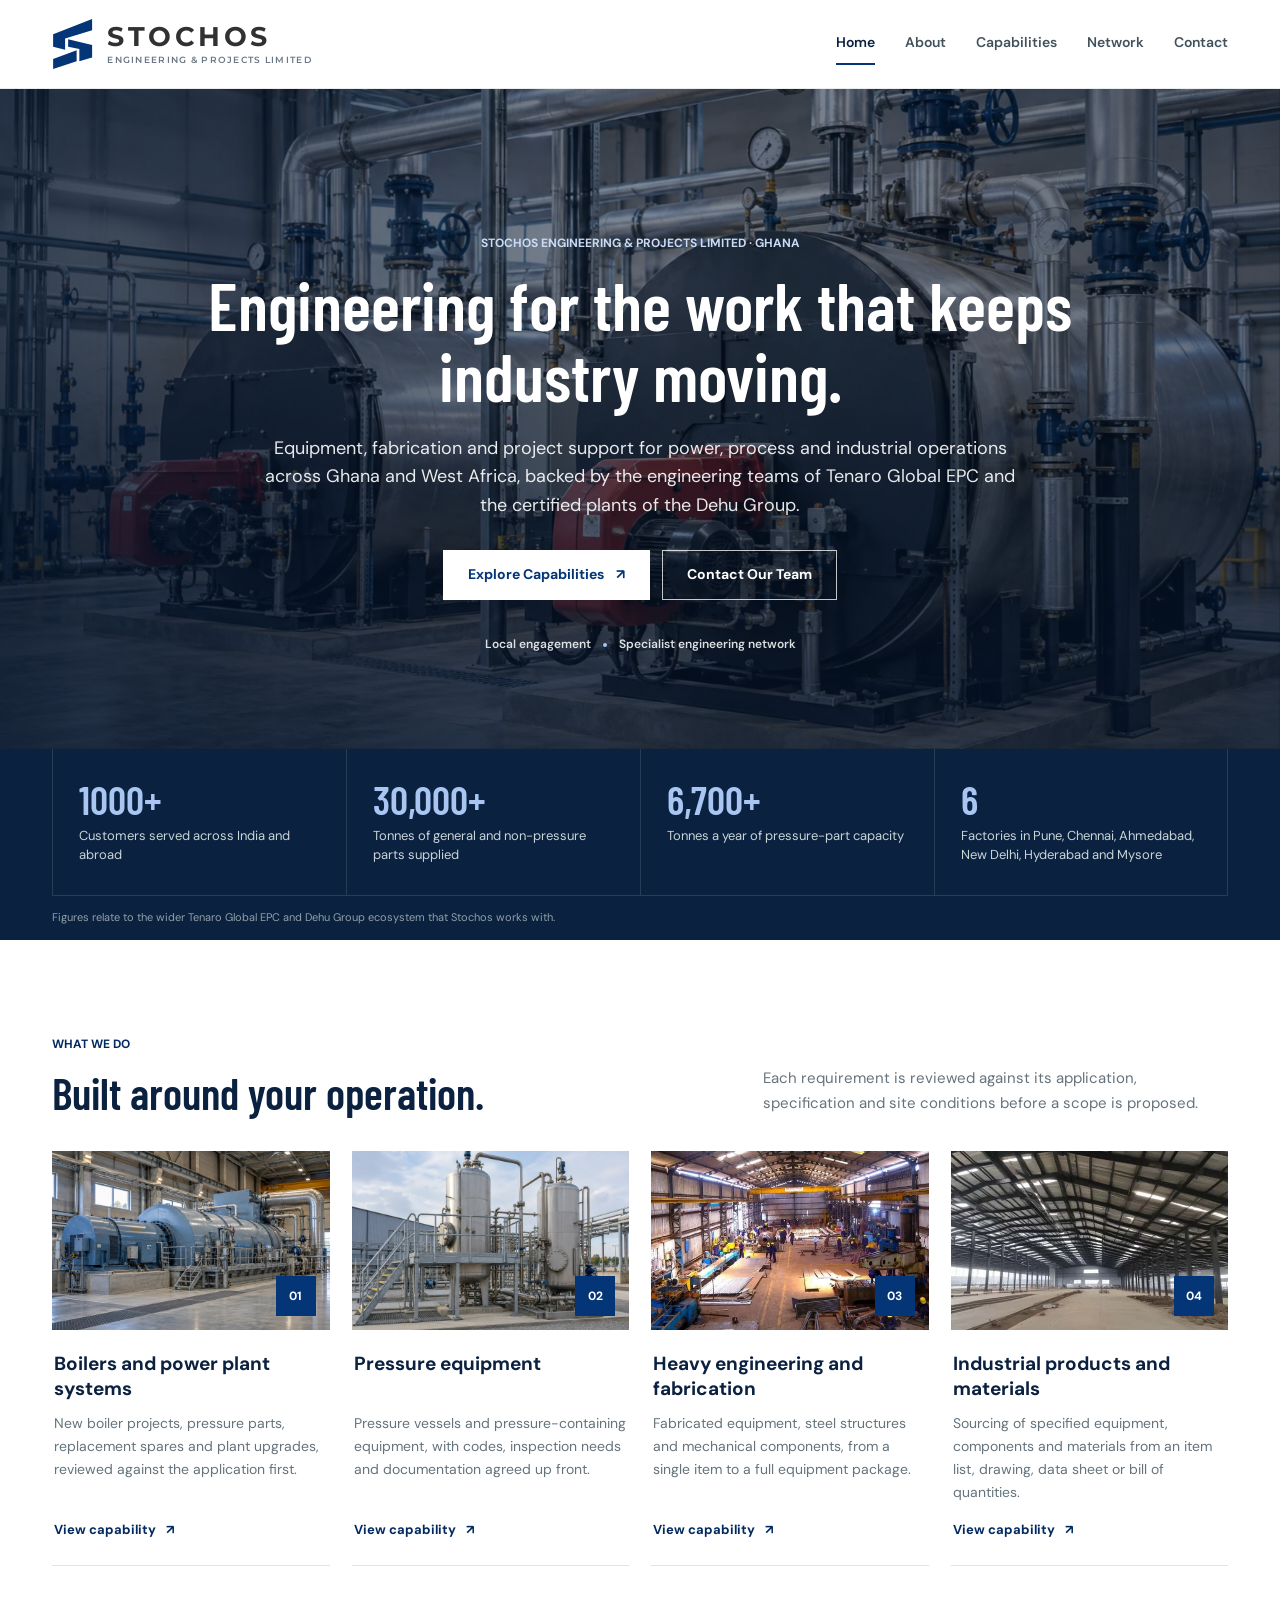
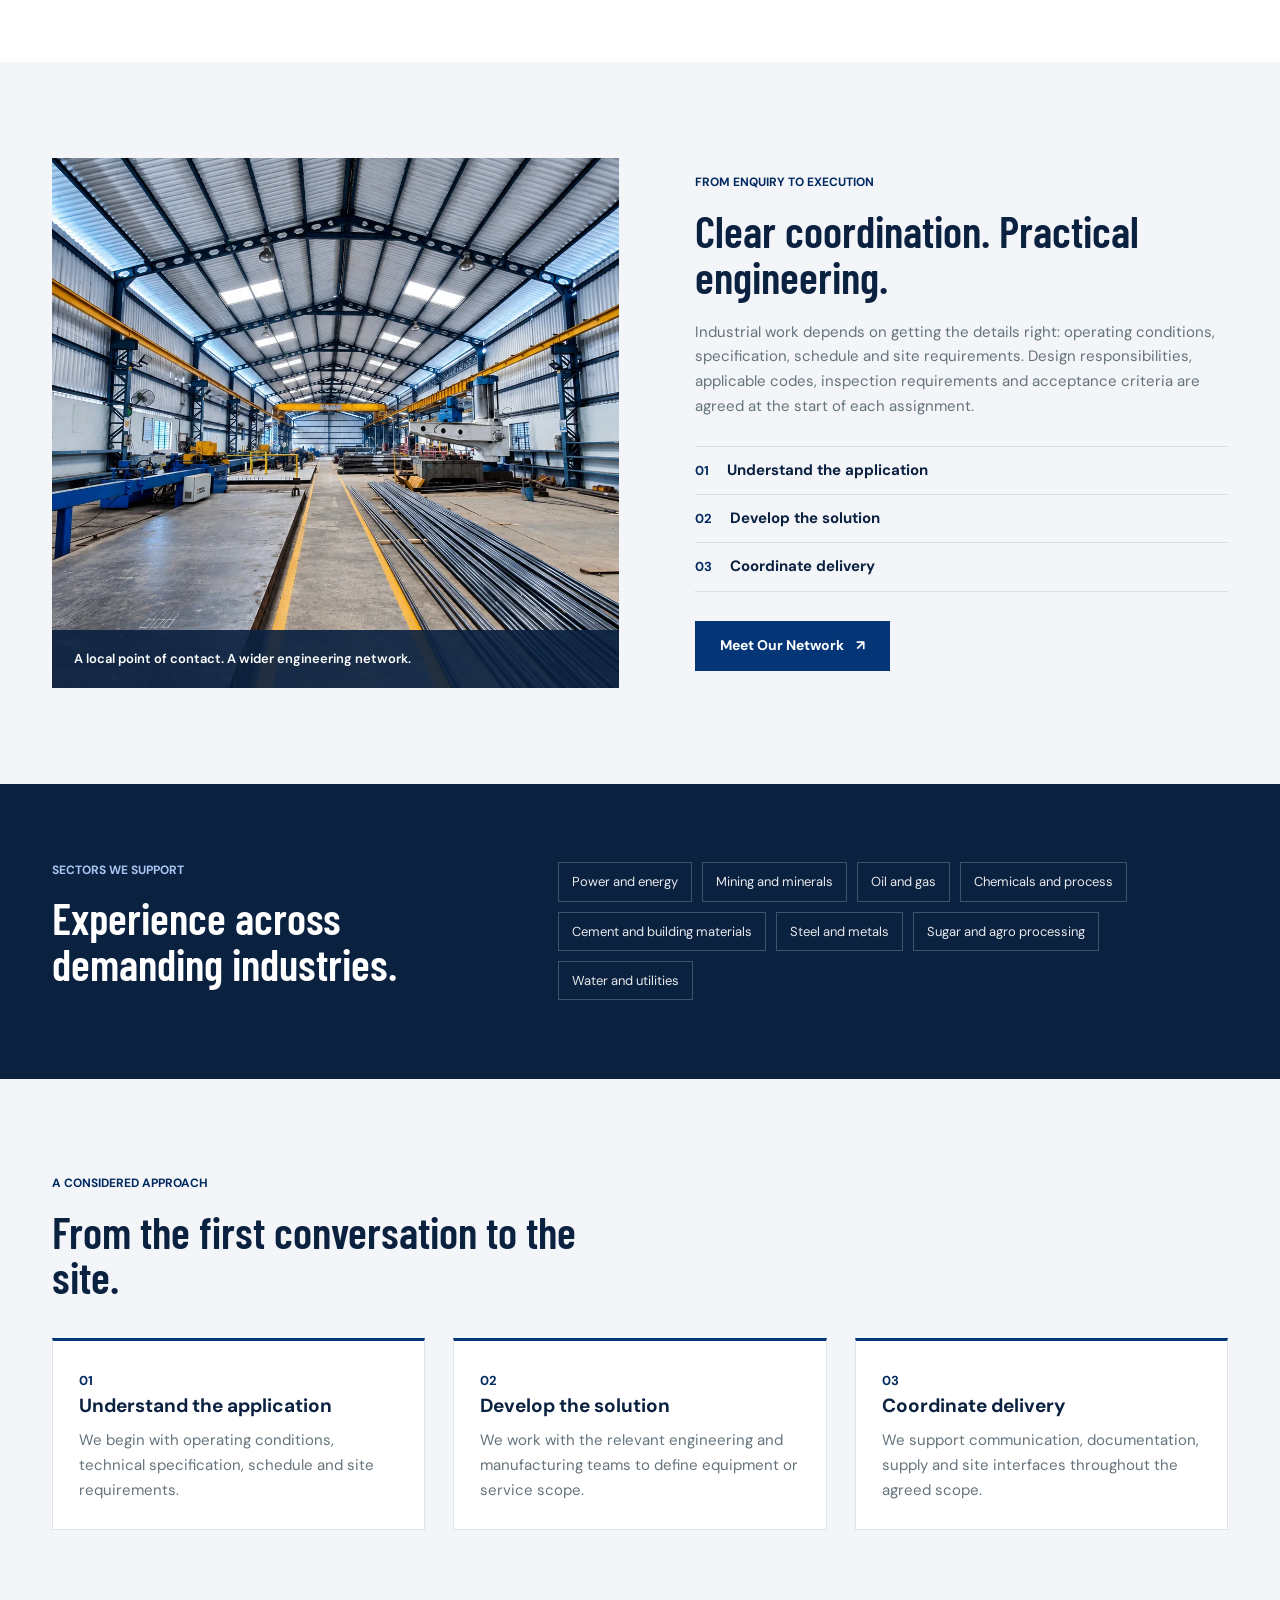
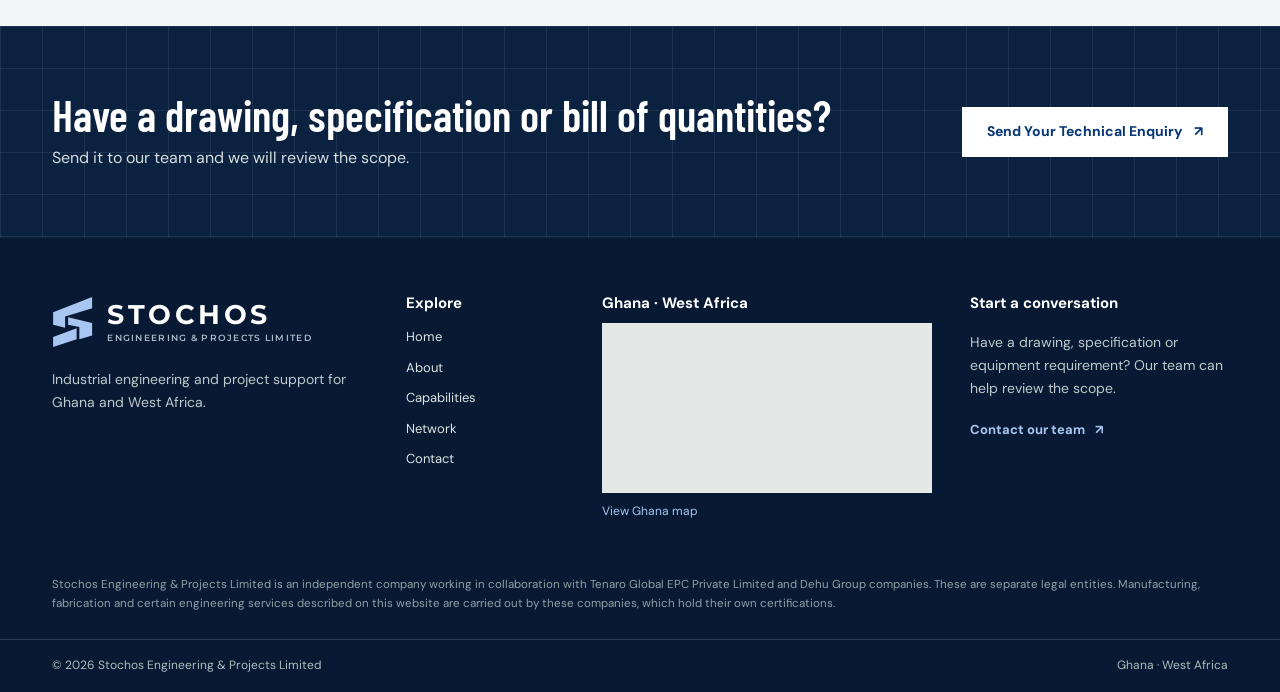
==== commit d23792e9: "Made the website more Responsive" ====
--- a/index.html
+++ b/index.html
@@ -5,15 +5,23 @@
   <meta name="viewport" content="width=device-width, initial-scale=1.0" />
   <title>Stochos Engineering &amp; Projects Limited</title>
   <meta name="description" content="Equipment, fabrication and project support for power, process and industrial operations across Ghana and West Africa." />
+  <link rel="icon" type="image/svg+xml" href="images/favicon.svg" />
   <link rel="stylesheet" href="css/styles.css" />
 </head>
 <body>
+  <svg width="0" height="0" style="position: absolute" aria-hidden="true">
+    <symbol id="stochos-mark" viewBox="440 230 368 464">
+      <polygon fill="currentColor" points="450,375 798,240 798,340 557,412 557,514 450,486" />
+      <polygon fill="currentColor" points="584,420 798,470 798,582 684,617 684,506 584,486" />
+      <polygon fill="currentColor" points="450,595 660,518 660,615 450,684" />
+    </symbol>
+  </svg>
   <a class="skip" href="#main">Skip to content</a>
 
   <header>
     <div class="wrap nav">
       <a class="brand" href="./" aria-label="Stochos Engineering &amp; Projects Limited, home">
-        <span class="brand-mark" aria-hidden="true">S</span>
+        <svg class="brand-mark" viewBox="0 0 368 464" aria-hidden="true" focusable="false"><use href="#stochos-mark" /></svg>
         <span class="brand-text"><strong>STOCHOS</strong><span>ENGINEERING &amp; PROJECTS LIMITED</span></span>
       </a>
       <input class="nav-toggle" type="checkbox" id="nav-toggle" aria-label="Toggle menu" />
@@ -30,7 +38,7 @@
 
   <main id="main">
     <section class="hero">
-      <img class="hero-image" src="images/port-marine.webp" alt="Industrial port and infrastructure on the coast" />
+      <img class="hero-image" src="images/sector-heating.webp" alt="Industrial boilers and steam pipework in a plant room" />
       <div class="hero-shade"></div>
       <div class="wrap hero-content">
         <div class="eyebrow">Stochos Engineering &amp; Projects Limited · Ghana</div>
@@ -101,7 +109,7 @@
           </article>
           <article class="capability-card">
             <div class="capability-image-wrap">
-              <img src="images/sector-heating.webp" alt="" loading="lazy" />
+              <img src="images/peb-shed.webp" alt="" loading="lazy" />
               <span class="capability-number">04</span>
             </div>
             <div class="capability-copy">
@@ -191,8 +199,10 @@
   <footer>
     <div class="wrap footer-main">
       <div class="footer-brand">
-        <strong>STOCHOS</strong>
-        <span>ENGINEERING &amp; PROJECTS LIMITED</span>
+        <a class="brand brand-light" href="./" aria-label="Stochos Engineering &amp; Projects Limited, home">
+          <svg class="brand-mark" viewBox="0 0 368 464" aria-hidden="true" focusable="false"><use href="#stochos-mark" /></svg>
+          <span class="brand-text"><strong>STOCHOS</strong><span>ENGINEERING &amp; PROJECTS LIMITED</span></span>
+        </a>
         <p>Industrial engineering and project support for Ghana and West Africa.</p>
       </div>
       <div class="footer-navigation">
--- a/css/styles.css
+++ b/css/styles.css
@@ -1,18 +1,20 @@
-@import url('https://fonts.googleapis.com/css2?family=Barlow+Condensed:wght@500;600;700&family=DM+Sans:wght@400;500;600;700&display=swap');
+@import url('https://fonts.googleapis.com/css2?family=Barlow+Condensed:wght@500;600;700&family=Montserrat:wght@600;700&family=DM+Sans:wght@400;500;600;700&display=swap');
 
 :root {
 	font-family: 'DM Sans', sans-serif;
-	color: #233442;
+	color: #2b3442;
 	background: #fff;
 	font-synthesis: none;
 	text-rendering: optimizeLegibility;
-	--gold: #b8893f;
-	--gold-deep: #9a6d29;
-	--navy: #142b3a;
-	--ink: #263946;
+	--accent: #043577;
+	--accent-deep: #022a61;
+	--accent-light: #a9c6f2;
+	--charcoal: #313131;
+	--navy: #0b2140;
+	--ink: #2b3442;
 	--muted: #65737c;
-	--line: #dfe5e5;
-	--soft: #f3f6f5;
+	--line: #dfe4ea;
+	--soft: #f3f5f8;
 	--white: #fff;
 }
 
@@ -31,25 +33,40 @@
 header { position: sticky; top: 0; z-index: 10; background: rgba(255,255,255,.98); border-bottom: 1px solid #e9eded; }
 .nav { min-height: 88px; display: flex; align-items: center; justify-content: space-between; gap: 32px; }
 .brand { display: flex; align-items: center; gap: 14px; color: var(--navy); text-decoration: none; }
-.brand-mark { display: grid; width: 48px; height: 48px; flex: none; place-items: center; background: var(--navy); color: var(--gold); font-family: 'Barlow Condensed', sans-serif; font-size: 30px; font-weight: 700; line-height: 1; border-bottom: 3px solid var(--gold); }
-.brand-text strong { display: block; font-family: 'Barlow Condensed', sans-serif; font-size: 30px; font-weight: 700; line-height: .95; letter-spacing: .04em; }
-.brand-text span { display: block; margin-top: 4px; color: var(--gold-deep); font-size: 10px; font-weight: 700; letter-spacing: .08em; }
+.brand-mark { display: block; width: auto; height: 52px; flex: none; color: var(--accent); }
+.brand-text { font-family: 'Montserrat', 'DM Sans', sans-serif; }
+.brand-text strong { display: block; color: var(--charcoal); font-size: 27px; font-weight: 700; line-height: 1; letter-spacing: .13em; }
+.brand-text span { display: block; margin-top: 6px; color: #6b7785; font-size: 8.6px; font-weight: 600; line-height: 1; letter-spacing: .15em; }
+.brand-light .brand-mark { color: var(--accent-light); }
+.brand-light .brand-text strong { color: #fff; }
+.brand-light .brand-text span { color: #aab8c8; }
 .links { display: flex; align-items: center; gap: 30px; }
-.links a { padding: 8px 0; border-bottom: 2px solid transparent; color: #42525d; font-size: 14px; font-weight: 600; text-decoration: none; transition: color .2s, border-color .2s; }
-.links a:hover, .links a.on { color: var(--navy); border-color: var(--gold); }
-.menu { display: none; margin: 0; border: 1px solid var(--line); padding: 9px 14px; background: #fff; color: var(--navy); font-size: 14px; font-weight: 700; cursor: pointer; user-select: none; }
+.links a { position: relative; padding: 8px 0; border-bottom: 2px solid transparent; color: #42525d; font-size: 14px; font-weight: 600; text-decoration: none; transition: color .2s, border-color .2s; }
+.links a::after { position: absolute; right: 0; bottom: -2px; left: 0; height: 2px; background: var(--accent); content: ''; transform: scaleX(0); transform-origin: right; transition: transform .3s ease; }
+.links a:hover::after { transform: scaleX(1); transform-origin: left; }
+.links a:hover { color: var(--navy); }
+.links a.on { color: var(--navy); border-color: var(--accent); }
+.menu { display: none; margin: 0; border: 1px solid var(--line); padding: 9px 14px; background: #fff; color: var(--navy); font-size: 14px; font-weight: 700; cursor: pointer; user-select: none; transition: background .2s, color .2s, border-color .2s, transform .15s; }
+.menu:active { transform: scale(.96); }
 .nav-toggle { position: absolute; width: 1px; height: 1px; opacity: 0; pointer-events: none; }
-.nav-toggle:focus-visible + .menu { outline: 2px solid var(--gold); outline-offset: 2px; }
+.nav-toggle:focus-visible + .menu { outline: 2px solid var(--accent); outline-offset: 2px; }
 .nav-toggle:checked + .menu { border-color: var(--navy); background: var(--navy); color: #fff; }
 
 /* Hero */
-.hero { position: relative; isolation: isolate; min-height: 660px; padding: 96px 0 48px; display: flex; align-items: center; overflow: hidden; color: #fff; text-align: center; background: #163447; }
+.hero { position: relative; isolation: isolate; min-height: 660px; padding: 96px 0 48px; display: flex; align-items: center; overflow: hidden; color: #fff; text-align: center; background: #0b2140; }
 .hero-image, .hero-shade { position: absolute; z-index: -1; inset: 0; width: 100%; height: 100%; }
 .hero-image { object-fit: cover; object-position: center 55%; animation: hero-arrive 1s ease-out both; }
-.hero-shade { background: linear-gradient(90deg, rgba(9,25,36,.8), rgba(9,25,36,.5) 52%, rgba(9,25,36,.62)), linear-gradient(0deg, rgba(8,24,34,.48), transparent 60%); }
-.hero-content { position: relative; padding-top: 24px; padding-bottom: 20px; animation: content-arrive .7s .12s ease-out both; }
-.hero .eyebrow { color: #f3d6a2; }
-.eyebrow { color: var(--gold-deep); font-size: 12px; font-weight: 700; line-height: 1.4; text-transform: uppercase; margin-bottom: 17px; }
+.hero-shade { background: linear-gradient(90deg, rgba(5,20,42,.8), rgba(5,20,42,.5) 52%, rgba(5,20,42,.62)), linear-gradient(0deg, rgba(5,20,42,.48), transparent 60%); }
+.hero-content { position: relative; padding-top: 24px; padding-bottom: 20px; }
+.hero-content > *, .page-head > * { animation: content-arrive .8s cubic-bezier(.2,.7,.2,1) both; }
+.hero-content > :nth-child(1), .page-head > :nth-child(1) { animation-delay: .1s; }
+.hero-content > :nth-child(2), .page-head > :nth-child(2) { animation-delay: .22s; }
+.hero-content > :nth-child(3), .page-head > :nth-child(3) { animation-delay: .34s; }
+.hero-content > :nth-child(4), .page-head > :nth-child(4) { animation-delay: .46s; }
+.hero-content > :nth-child(5) { animation-delay: .58s; }
+.hero-location span { animation: pulse 2.4s ease-in-out infinite; }
+.hero .eyebrow { color: #c9dbf6; }
+.eyebrow { color: var(--accent-deep); font-size: 12px; font-weight: 700; line-height: 1.4; text-transform: uppercase; margin-bottom: 17px; }
 h1, h2, h3 { color: var(--navy); }
 h1, h2 { font-family: 'Barlow Condensed', 'Arial Narrow', sans-serif; font-weight: 600; line-height: 1.04; }
 .hero h1 { max-width: 940px; margin: 0 auto; color: #fff; font-size: 68px; }
@@ -57,20 +74,22 @@
 h3 { font-size: 19px; line-height: 1.3; margin-bottom: 10px; }
 .lead { max-width: 780px; margin: 23px auto 30px; color: rgba(255,255,255,.9); font-size: 18px; line-height: 1.6; }
 .hero-actions { display: flex; flex-wrap: wrap; justify-content: center; gap: 12px; }
-.btn { min-height: 50px; display: inline-flex; align-items: center; justify-content: center; gap: 12px; padding: 12px 24px; border: 1px solid var(--gold); background: var(--gold); color: #fff; font-size: 14px; font-weight: 700; text-decoration: none; transition: background .2s, border-color .2s, transform .2s; }
-.btn:hover { transform: translateY(-2px); background: var(--gold-deep); border-color: var(--gold-deep); }
+.btn { min-height: 50px; display: inline-flex; align-items: center; justify-content: center; gap: 12px; padding: 12px 24px; border: 1px solid var(--accent); background: var(--accent); color: #fff; font-size: 14px; font-weight: 700; text-decoration: none; transition: background .2s, border-color .2s, transform .2s; }
+.btn:hover { transform: translateY(-2px); background: var(--accent-deep); border-color: var(--accent-deep); }
 .btn:disabled { opacity: .7; transform: none; }
+.hero .btn, .band .btn { border-color: #fff; background: #fff; color: var(--accent); }
+.hero .btn:hover, .band .btn:hover { border-color: var(--accent-light); background: var(--accent-light); color: var(--navy); }
 .hero .btn.ghost { background: transparent; border-color: rgba(255,255,255,.76); color: #fff; }
 .hero .btn.ghost:hover { background: #fff; border-color: #fff; color: var(--navy); }
 .hero-location { display: flex; align-items: center; justify-content: center; gap: 12px; margin-top: 35px; color: rgba(255,255,255,.86); font-size: 12px; font-weight: 600; }
-.hero-location span { width: 4px; height: 4px; border-radius: 50%; background: #e7bd77; }
+.hero-location span { width: 4px; height: 4px; border-radius: 50%; background: var(--accent-light); }
 
 /* Stats strip */
 .stats { padding: 0; background: var(--navy); color: #fff; }
 .stats-grid { display: grid; grid-template-columns: repeat(4, minmax(0, 1fr)); }
 .stat { padding: 30px 26px; border-left: 1px solid rgba(255,255,255,.12); }
 .stat:last-child { border-right: 1px solid rgba(255,255,255,.12); }
-.stat strong { display: block; color: #e7bd77; font-family: 'Barlow Condensed', sans-serif; font-size: 40px; font-weight: 600; line-height: 1; }
+.stat strong { display: block; color: var(--accent-light); font-family: 'Barlow Condensed', sans-serif; font-size: 40px; font-weight: 600; line-height: 1; }
 .stat span { display: block; margin-top: 8px; color: #c9d4d6; font-size: 13px; line-height: 1.45; }
 .stats-note { padding: 12px 0 14px; border-top: 1px solid rgba(255,255,255,.12); color: #8fa2a8; font-size: 11px; }
 
@@ -85,38 +104,38 @@
 .capability-image-wrap { position: relative; aspect-ratio: 1.55; overflow: hidden; background: #dce3e3; }
 .capability-image-wrap img { width: 100%; height: 100%; display: block; object-fit: cover; transition: transform .5s ease; }
 .capability-card:hover .capability-image-wrap img { transform: scale(1.04); }
-.capability-number { position: absolute; right: 14px; bottom: 14px; display: grid; width: 40px; height: 40px; place-items: center; background: var(--gold); color: #fff; font-size: 12px; font-weight: 700; }
+.capability-number { position: absolute; right: 14px; bottom: 14px; display: grid; width: 40px; height: 40px; place-items: center; background: var(--accent); color: #fff; font-size: 12px; font-weight: 700; }
 .capability-copy { display: flex; flex: 1; flex-direction: column; padding: 22px 2px 24px; }
 .capability-copy h3 { min-height: 2.6em; }
 .capability-copy p { color: var(--muted); font-size: 14px; }
 .capability-copy .text-link { margin-top: auto; padding-top: 15px; white-space: nowrap; }
-.text-link { display: inline-flex; align-self: flex-start; align-items: center; gap: 10px; margin-top: 15px; color: var(--gold-deep); font-size: 13px; font-weight: 700; text-decoration: none; }
+.text-link { display: inline-flex; align-self: flex-start; align-items: center; gap: 10px; margin-top: 15px; color: var(--accent-deep); font-size: 13px; font-weight: 700; text-decoration: none; }
 .text-link:hover { color: var(--navy); }
 
 .approach-section { background: var(--soft); }
 .approach-layout { display: grid; grid-template-columns: 1.03fr .97fr; align-items: center; gap: 76px; }
 .approach-image { position: relative; min-height: 530px; background: #c7d0d0; }
 .approach-image img { display: block; width: 100%; height: 530px; object-fit: cover; }
-.image-caption { position: absolute; right: 0; bottom: 0; left: 0; padding: 18px 22px; background: rgba(20,43,58,.9); color: white; font-size: 13px; font-weight: 600; }
+.image-caption { position: absolute; right: 0; bottom: 0; left: 0; padding: 18px 22px; background: rgba(11,33,64,.9); color: white; font-size: 13px; font-weight: 600; }
 .approach-copy h2 { max-width: 510px; }
 .approach-copy > .note { max-width: 530px; margin: 20px 0 27px; }
-.approach-steps { margin: 0 0 29px; border-top: 1px solid #d7dfdf; }
-.approach-step { display: flex; align-items: center; gap: 18px; padding: 13px 0; border-bottom: 1px solid #d7dfdf; }
-.approach-step span, .num { color: var(--gold-deep); font-size: 13px; font-weight: 700; }
+.approach-steps { margin: 0 0 29px; border-top: 1px solid #d8dee7; }
+.approach-step { display: flex; align-items: center; gap: 18px; padding: 13px 0; border-bottom: 1px solid #d8dee7; }
+.approach-step span, .num { color: var(--accent-deep); font-size: 13px; font-weight: 700; }
 .approach-step h3 { margin: 0; font-size: 15px; }
 
 .industries-section { padding: 78px 0; background: var(--navy); color: #fff; }
 .industries-layout { display: grid; grid-template-columns: .8fr 1.2fr; gap: 60px; align-items: center; }
-.industries-section .eyebrow { color: #e7bd77; }
+.industries-section .eyebrow { color: var(--accent-light); }
 .industries-section h2 { max-width: 460px; color: #fff; }
 .tags { display: flex; flex-wrap: wrap; gap: 10px; }
 .tags span { padding: 8px 13px; border: 1px solid rgba(255,255,255,.22); color: rgba(255,255,255,.9); font-size: 13px; }
-.process-section { background: #f5f7f6; }
+.process-section { background: #f4f6f9; }
 .process-section h2 { max-width: 580px; }
 .grid { display: grid; grid-template-columns: repeat(3, minmax(0, 1fr)); gap: 28px; margin-top: 38px; }
 
 .soft { background: var(--soft); }
-.card { padding: 26px; border: 1px solid var(--line); border-top: 3px solid var(--gold); background: #fff; }
+.card { padding: 26px; border: 1px solid var(--line); border-top: 3px solid var(--accent); background: #fff; }
 .card p { color: var(--muted); font-size: 15px; }
 .band { padding: 66px 0; background-color: var(--navy); background-image: linear-gradient(rgba(255,255,255,.075) 1px, transparent 1px), linear-gradient(90deg, rgba(255,255,255,.075) 1px, transparent 1px); background-size: 42px 42px; color: #fff; }
 .band-inner { display: flex; align-items: center; justify-content: space-between; gap: 40px; }
@@ -132,26 +151,24 @@
 .row { display: grid; grid-template-columns: 1fr 1fr; gap: 16px; }
 label { display: block; margin-bottom: 6px; color: var(--navy); font-size: 13px; font-weight: 700; }
 input, select, textarea { width: 100%; padding: 12px 14px; border: 1px solid #cdd6d7; border-radius: 0; background: #fff; color: var(--ink); font-size: 15px; }
-input:focus, select:focus, textarea:focus { outline: 2px solid var(--gold); outline-offset: 1px; border-color: var(--gold); }
+input:focus, select:focus, textarea:focus { outline: 2px solid var(--accent); outline-offset: 1px; border-color: var(--accent); }
 input[type=file] { padding: 10px 12px; background: var(--soft); font-size: 14px; cursor: pointer; }
 input[type=file]::file-selector-button { margin-right: 12px; padding: 7px 14px; border: 1px solid var(--navy); background: #fff; color: var(--navy); font: inherit; font-size: 13px; font-weight: 700; cursor: pointer; }
 .honeypot { position: absolute; left: -9999px; width: 1px; height: 1px; opacity: 0; }
 
 /* Footer */
-footer { padding: 0; background: #102735; color: #dce4e4; font-size: 14px; }
+footer { padding: 0; background: #081a33; color: #dce4e4; font-size: 14px; }
 .footer-main { display: grid; grid-template-columns: 1.1fr .55fr 1.15fr .9fr; gap: 38px; padding-top: 58px; padding-bottom: 54px; }
-.footer-brand strong { display: block; color: #d3a75f; font-family: 'Barlow Condensed', sans-serif; font-size: 36px; line-height: 1; letter-spacing: .04em; }
-.footer-brand > span { display: block; margin-top: 8px; color: #f4f6f5; font-size: 11px; font-weight: 700; }
-.footer-brand p, .footer-contact p { max-width: 330px; margin-top: 18px; color: #bdc9cc; font-size: 14px; }
+.footer-brand p, .footer-contact p { max-width: 330px; margin-top: 20px; color: #bdc9cc; font-size: 14px; }
 footer h2 { margin-bottom: 15px; color: #fff; font-family: 'DM Sans', sans-serif; font-size: 15px; font-weight: 700; }
 .footer-navigation nav { display: grid; grid-template-columns: 1fr; gap: 9px; }
 .footer-navigation a { width: fit-content; color: #dce4e4; font-size: 13px; text-decoration: none; }
-.footer-navigation a:hover { color: #e6bd7b; }
-.footer-contact a { display: flex; align-items: center; gap: 10px; width: fit-content; margin-top: 18px; color: #e6bd7b; font-size: 13px; font-weight: 700; text-decoration: none; }
+.footer-navigation a:hover { color: var(--accent-light); }
+.footer-contact a { display: flex; align-items: center; gap: 10px; width: fit-content; margin-top: 18px; color: var(--accent-light); font-size: 13px; font-weight: 700; text-decoration: none; }
 .footer-contact a:hover { text-decoration: underline; }
 .footer-map h2 { margin-bottom: 12px; }
 .footer-map iframe { display: block; width: 100%; height: 170px; border: 0; background: #e4e9e7; }
-.footer-map > a { display: inline-block; margin-top: 9px; color: #e6bd7b; font-size: 12px; text-decoration: none; }
+.footer-map > a { display: inline-block; margin-top: 9px; color: var(--accent-light); font-size: 12px; text-decoration: none; }
 .footer-map > a:hover { text-decoration: underline; }
 .footer-legal { padding-bottom: 26px; color: #8fa2a8; font-size: 11.5px; line-height: 1.6; }
 .footer-base { border-top: 1px solid rgba(255,255,255,.14); }
@@ -163,14 +180,14 @@
 .about-story-copy h2 { max-width: 510px; margin-bottom: 22px; }
 .about-story-copy > p { margin-bottom: 18px; color: #52636c; }
 .about-story-copy > p:last-of-type { margin-bottom: 0; }
-.about-principle { margin-top: 28px; padding: 16px 20px; border-left: 3px solid var(--gold); background: #f3f6f5; }
-.about-principle span { color: var(--gold-deep); font-size: 11px; font-weight: 700; text-transform: uppercase; }
+.about-principle { margin-top: 28px; padding: 16px 20px; border-left: 3px solid var(--accent); background: #f3f5f8; }
+.about-principle span { color: var(--accent-deep); font-size: 11px; font-weight: 700; text-transform: uppercase; }
 .about-principle p { margin-top: 4px; color: var(--navy); font-size: 14px; font-weight: 600; }
 .about-image-pair { position: relative; min-height: 500px; padding: 0 76px 76px 0; }
-.about-image-main { position: relative; height: 424px; margin: 0; background: #d7dfdf; }
+.about-image-main { position: relative; height: 424px; margin: 0; background: #d8dee7; }
 .about-image-main img { display: block; width: 100%; height: 100%; object-fit: cover; }
-.about-image-main figcaption { position: absolute; right: 0; bottom: 0; left: 0; padding: 13px 16px; background: rgba(16,39,53,.88); color: #fff; font-size: 12px; }
-.about-image-detail { position: absolute; right: 0; bottom: 0; width: 44%; height: 220px; border: 8px solid #fff; object-fit: cover; background: #d7dfdf; }
+.about-image-main figcaption { position: absolute; right: 0; bottom: 0; left: 0; padding: 13px 16px; background: rgba(8,26,51,.88); color: #fff; font-size: 12px; }
+.about-image-detail { position: absolute; right: 0; bottom: 0; width: 44%; height: 220px; border: 8px solid #fff; object-fit: cover; background: #d8dee7; }
 
 /* Credentials */
 .credentials { display: grid; grid-template-columns: repeat(4, minmax(0, 1fr)); gap: 0; margin-top: 38px; border-top: 1px solid var(--line); border-left: 1px solid var(--line); }
@@ -181,32 +198,32 @@
 
 /* Capabilities */
 .capabilities-page-head { padding-bottom: 48px; }
-.capability-catalog-section { padding-top: 48px; background: #f3f6f5; }
+.capability-catalog-section { padding-top: 48px; background: #f3f5f8; }
 .capability-catalog-intro { max-width: 690px; margin-bottom: 36px; }
 .capability-catalog-intro h2 { margin-bottom: 12px; }
 .capability-catalog { display: grid; grid-template-columns: repeat(2, minmax(0, 1fr)); gap: 20px; }
-.capability-detail { min-height: 184px; display: grid; grid-template-columns: 38% 1fr; border-top: 2px solid var(--gold); background: #fff; scroll-margin-top: 110px; }
+.capability-detail { min-height: 184px; display: grid; grid-template-columns: 38% 1fr; border-top: 2px solid var(--accent); background: #fff; scroll-margin-top: 110px; }
 .capability-detail > img { display: block; width: 100%; height: 100%; min-height: 184px; object-fit: cover; }
 .capability-detail > div { padding: 21px 23px; }
-.capability-detail-number { display: block; margin-bottom: 8px; color: var(--gold-deep); font-size: 11px; font-weight: 700; }
+.capability-detail-number { display: block; margin-bottom: 8px; color: var(--accent-deep); font-size: 11px; font-weight: 700; }
 .capability-detail h3 { margin-bottom: 8px; }
 .capability-detail p { color: var(--muted); font-size: 13px; }
 .standards { display: flex; flex-wrap: wrap; gap: 8px; margin-top: 26px; }
-.standards span { padding: 6px 11px; border: 1px solid #cbd5d3; background: #fff; color: var(--navy); font-size: 12px; font-weight: 600; }
-.industries-directory { background: #e8efed; }
+.standards span { padding: 6px 11px; border: 1px solid #cdd5df; background: #fff; color: var(--navy); font-size: 12px; font-weight: 600; }
+.industries-directory { background: #e9eef5; }
 .industries-directory-layout { display: grid; grid-template-columns: .8fr 1.2fr; align-items: center; gap: 64px; }
 .industries-directory-layout h2 { margin-bottom: 16px; }
 .industries-directory-layout > div:first-child > p { max-width: 390px; color: #5c6b70; font-size: 14px; }
-.industry-list { display: grid; grid-template-columns: repeat(2, minmax(0, 1fr)); border-top: 1px solid #cbd5d3; }
-.industry-list > div { display: flex; align-items: baseline; gap: 13px; min-height: 58px; padding: 17px 10px; border-bottom: 1px solid #cbd5d3; color: var(--navy); font-size: 14px; font-weight: 600; }
+.industry-list { display: grid; grid-template-columns: repeat(2, minmax(0, 1fr)); border-top: 1px solid #cdd5df; }
+.industry-list > div { display: flex; align-items: baseline; gap: 13px; min-height: 58px; padding: 17px 10px; border-bottom: 1px solid #cdd5df; color: var(--navy); font-size: 14px; font-weight: 600; }
 .industry-list > div:nth-child(odd) { margin-right: 18px; }
-.industry-list span { color: var(--gold-deep); font-size: 10px; font-weight: 700; }
+.industry-list span { color: var(--accent-deep); font-size: 10px; font-weight: 700; }
 
 /* Network */
 .network-overview-section { padding-top: 30px; }
 .network-overview { display: grid; grid-template-columns: 1fr 1fr; align-items: center; gap: 64px; }
 .network-image { position: relative; height: 440px; background: #d4dddd; }
-.network-image::after { position: absolute; inset: 45% 0 0; background: linear-gradient(transparent, rgba(12,31,43,.75)); content: ''; }
+.network-image::after { position: absolute; inset: 45% 0 0; background: linear-gradient(transparent, rgba(8,26,51,.75)); content: ''; }
 .network-image img { display: block; width: 100%; height: 100%; object-fit: cover; }
 .network-image > span { position: absolute; z-index: 1; bottom: 22px; left: 24px; color: #fff; font-family: 'Barlow Condensed', sans-serif; font-size: 25px; }
 .network-copy h2 { margin-bottom: 18px; }
@@ -218,20 +235,20 @@
 .eco-card.local { border-color: var(--navy); background: var(--navy); }
 .eco-logo { display: flex; align-items: center; height: 56px; margin-bottom: 18px; }
 .eco-logo img { max-height: 48px; width: auto; }
-.eco-logo .brand-mark { width: 48px; height: 48px; }
+.eco-logo .brand-mark { height: 48px; color: var(--accent-light); }
 .eco-card .eyebrow { margin-bottom: 8px; }
 .eco-card p { color: var(--muted); font-size: 14px; }
 .eco-card.local h3 { color: #fff; }
-.eco-card.local .eyebrow { color: #e7bd77; }
+.eco-card.local .eyebrow { color: var(--accent-light); }
 .eco-card.local p { color: #c9d4d6; }
 .locations { display: flex; flex-wrap: wrap; gap: 10px; margin-top: 22px; }
-.locations span { padding: 8px 13px; border: 1px solid #cbd5d3; color: var(--navy); font-size: 13px; font-weight: 600; }
-.locations span.here { border-color: var(--gold); background: var(--gold); color: #fff; }
+.locations span { padding: 8px 13px; border: 1px solid #cdd5df; color: var(--navy); font-size: 13px; font-weight: 600; }
+.locations span.here { border-color: var(--accent); background: var(--accent); color: #fff; }
 
 /* Contact */
 .contact-page-head { padding-bottom: 30px; }
 .contact-page-head .lead { max-width: 750px; margin-bottom: 0; }
-.contact-section { padding-top: 24px; background: #f3f6f5; }
+.contact-section { padding-top: 24px; background: #f3f5f8; }
 .contact-layout { display: grid; grid-template-columns: 1.1fr .9fr; align-items: start; gap: 48px; }
 .contact-form-panel { padding: 34px; border: 1px solid var(--line); background: #fff; }
 .contact-panel-heading { margin-bottom: 24px; }
@@ -242,17 +259,185 @@
 .contact-aside { background: var(--navy); color: #fff; }
 .contact-aside > img { display: block; width: 100%; height: 245px; object-fit: cover; }
 .contact-aside-copy { padding: 27px 30px 30px; }
-.contact-aside-copy .eyebrow { color: #e7bd77; }
+.contact-aside-copy .eyebrow { color: var(--accent-light); }
 .contact-aside-copy h2 { margin-bottom: 16px; color: #fff; font-size: 34px; }
 .contact-aside-copy ul { display: grid; gap: 10px; padding: 0; list-style: none; }
 .contact-aside-copy li { position: relative; padding-left: 18px; color: #d3dddf; font-size: 13px; }
-.contact-aside-copy li::before { position: absolute; top: 9px; left: 0; width: 5px; height: 5px; background: #d1a45b; content: ''; }
+.contact-aside-copy li::before { position: absolute; top: 9px; left: 0; width: 5px; height: 5px; background: var(--accent-light); content: ''; }
 .contact-aside-copy > p { margin-top: 18px; color: #bdc9cc; font-size: 12px; }
 .contact-details { display: grid; gap: 5px; margin-top: 23px; padding-top: 17px; border-top: 1px solid rgba(255,255,255,.2); }
-.contact-details span { margin-bottom: 4px; color: #e7bd77; font-size: 11px; font-weight: 700; text-transform: uppercase; }
+.contact-details span { margin-bottom: 4px; color: var(--accent-light); font-size: 11px; font-weight: 700; text-transform: uppercase; }
 .contact-details a { color: #eef2f1; font-size: 13px; font-weight: 500; text-decoration: none; }
-.contact-details a:hover { color: #e7bd77; text-decoration: underline; }
-
+.contact-details a:hover { color: var(--accent-light); text-decoration: underline; }
+
+/* Interactions */
+.brand-mark { transition: transform .4s cubic-bezier(.2,.7,.2,1); }
+.brand:hover .brand-mark { transform: rotate(-6deg) scale(1.06); }
+
+a:focus-visible, button:focus-visible, .menu:focus-visible { outline: 2px solid var(--accent); outline-offset: 3px; }
+.hero a:focus-visible, .band a:focus-visible, footer a:focus-visible, .eco-card.local a:focus-visible { outline-color: var(--accent-light); }
+
+.btn { position: relative; overflow: hidden; isolation: isolate; transition: background .25s, border-color .25s, color .25s, transform .25s, box-shadow .25s; }
+.btn::before { position: absolute; z-index: -1; inset: 0; background: linear-gradient(110deg, transparent 30%, rgba(255,255,255,.3) 50%, transparent 70%); content: ''; transform: translateX(-120%); transition: transform .7s ease; }
+.btn:hover::before { transform: translateX(120%); }
+.btn:hover { box-shadow: 0 12px 26px rgba(4,53,119,.24); }
+.hero .btn:hover, .band .btn:hover { box-shadow: 0 12px 26px rgba(0,0,0,.25); }
+.btn:active { transform: translateY(0) scale(.97); box-shadow: none; transition-duration: .08s; }
+.btn:disabled::before { display: none; }
+.btn > span[aria-hidden], .text-link > span[aria-hidden], .footer-contact a > span[aria-hidden] { display: inline-block; transition: transform .25s ease; }
+.btn:hover > span[aria-hidden], .text-link:hover > span[aria-hidden], .footer-contact a:hover > span[aria-hidden] { transform: translate(3px, -3px); }
+
+.text-link { position: relative; }
+.text-link::after { position: absolute; right: 0; bottom: -3px; left: 0; height: 2px; background: currentColor; content: ''; transform: scaleX(0); transform-origin: left; transition: transform .3s ease; }
+.text-link:hover::after { transform: scaleX(1); }
+.footer-navigation a { transition: color .2s, transform .2s; }
+.footer-navigation a:hover { transform: translateX(4px); }
+
+.capability-card { transition: transform .35s ease, box-shadow .35s ease; }
+.capability-card:hover { transform: translateY(-6px); box-shadow: 0 18px 36px rgba(11,33,64,.1); }
+.capability-number { transition: background .3s, transform .3s; }
+.capability-card:hover .capability-number { background: var(--navy); transform: translateY(-4px); }
+.card, .eco-card, .capability-detail { transition: transform .3s ease, box-shadow .3s ease, border-color .3s; }
+.card:hover, .eco-card:hover, .capability-detail:hover { transform: translateY(-5px); box-shadow: 0 16px 32px rgba(11,33,64,.1); }
+.capability-detail { overflow: hidden; }
+.capability-detail > img { transition: transform .5s ease; }
+.capability-detail:hover > img { transform: scale(1.05); }
+.credential { transition: background .25s; }
+.credential:hover { background: var(--soft); }
+.credential strong { transition: color .25s; }
+.credential:hover strong { color: var(--accent); }
+
+.approach-image, .network-image, .about-image-main, .contact-aside { overflow: hidden; }
+.approach-image img, .network-image img, .about-image-main img, .contact-aside > img { transition: transform .8s cubic-bezier(.2,.7,.2,1); }
+.approach-image:hover img, .network-image:hover img, .about-image-main:hover img, .contact-aside:hover > img { transform: scale(1.04); }
+
+.approach-step, .industry-list > div { transition: padding-left .25s ease, background .25s; }
+.approach-step:hover { padding-left: 10px; }
+.industry-list > div:hover { padding-left: 18px; background: rgba(255,255,255,.5); }
+.tags span, .standards span, .locations span { transition: background .2s, border-color .2s, color .2s, transform .2s; }
+.tags span:hover { border-color: var(--accent-light); background: rgba(169,198,242,.12); color: #fff; transform: translateY(-2px); }
+.standards span:hover, .locations span:not(.here):hover { border-color: var(--accent); color: var(--accent); transform: translateY(-2px); }
+
+input, select, textarea { transition: border-color .2s, box-shadow .2s; }
+input:hover, select:hover, textarea:hover { border-color: #9fb0c4; }
+input:focus, select:focus, textarea:focus { box-shadow: 0 0 0 4px rgba(4,53,119,.08); }
+input[type=file]::file-selector-button { transition: background .2s, color .2s; }
+input[type=file]::file-selector-button:hover { background: var(--navy); color: #fff; }
+
+/* Inner pages: title accent, labels, chips */
+.page-head h1::after { display: block; width: 72px; height: 3px; margin-top: 18px; background: var(--accent); content: ''; transform-origin: left; animation: draw-line .9s .5s cubic-bezier(.2,.7,.2,1) both; }
+.locations span.here { position: relative; padding-left: 26px; }
+.locations span.here::before { position: absolute; top: 50%; left: 11px; width: 7px; height: 7px; margin-top: -3.5px; border-radius: 50%; background: #fff; content: ''; animation: pulse-white 2s ease-in-out infinite; }
+form div:focus-within > label { color: var(--accent); }
+label { transition: color .2s; }
+.contact-details span { display: inline-flex; align-items: center; gap: 8px; }
+.contact-details span::before { width: 6px; height: 6px; border-radius: 50%; background: var(--accent-light); content: ''; animation: pulse 2.4s ease-in-out infinite; }
+
+@media (hover: hover) {
+	/* Text hover: headings and numbers pick up the accent */
+	.card h3, .capability-detail h3, .eco-card h3, .capability-copy h3 { transition: color .25s; }
+	.card:hover h3, .capability-detail:hover h3, .eco-card:not(.local):hover h3, .capability-card:hover h3 { color: var(--accent); }
+	.card .num, .capability-detail-number { display: inline-block; transition: transform .3s ease, letter-spacing .3s ease; }
+	.card:hover .num, .capability-detail:hover .capability-detail-number { transform: translateX(4px); letter-spacing: .12em; }
+
+	/* Accent bar sweeps along the bottom of cards */
+	.card, .eco-card, .capability-detail > div { position: relative; }
+	.card::after, .eco-card::after, .capability-detail > div::after { position: absolute; right: 0; bottom: 0; left: 0; height: 3px; background: var(--accent); content: ''; transform: scaleX(0); transform-origin: left; transition: transform .4s cubic-bezier(.2,.7,.2,1); }
+	.eco-card.local::after { background: var(--accent-light); }
+	.card:hover::after, .eco-card:hover::after, .capability-detail:hover > div::after { transform: scaleX(1); }
+	.eco-logo img, .eco-logo .brand-mark { transition: transform .35s ease; }
+	.eco-card:hover .eco-logo img, .eco-card:hover .eco-logo .brand-mark { transform: scale(1.08); }
+
+	/* About */
+	.about-principle { transition: background .3s, box-shadow .3s, transform .3s; }
+	.about-principle:hover { background: #e9eef6; box-shadow: inset 6px 0 0 var(--accent); transform: translateX(4px); }
+	.about-image-main figcaption { transition: padding .35s ease, background .35s; }
+	.about-image-main:hover figcaption { padding-top: 18px; padding-bottom: 18px; background: rgba(4,53,119,.92); }
+	.about-image-detail { transition: transform .4s ease, box-shadow .4s ease; }
+	.about-image-detail:hover { transform: translateY(-6px) rotate(-1deg); box-shadow: 0 20px 40px rgba(11,33,64,.2); }
+	.credential { position: relative; }
+	.credential::before { position: absolute; top: -1px; right: 0; left: 0; height: 3px; background: var(--accent); content: ''; transform: scaleX(0); transform-origin: left; transition: transform .35s ease; }
+	.credential:hover::before { transform: scaleX(1); }
+	.credential span { transition: color .25s; }
+	.credential:hover span { color: var(--navy); }
+
+	/* Capabilities */
+	.industry-list > div { position: relative; }
+	.industry-list > div::after { position: absolute; top: 50%; right: 12px; color: var(--accent); content: '→'; opacity: 0; transform: translate(-8px, -50%); transition: opacity .25s, transform .25s; }
+	.industry-list > div:hover { color: var(--accent); }
+	.industry-list > div:hover::after { opacity: 1; transform: translate(0, -50%); }
+
+	/* Network */
+	.network-image > span { transition: transform .4s ease, letter-spacing .4s ease; }
+	.network-image:hover > span { transform: translateY(-6px); letter-spacing: .02em; }
+	.network-image::after { transition: opacity .4s; }
+	.network-image:hover::after { opacity: .85; }
+
+	/* Contact */
+	.contact-aside-copy li { transition: transform .25s, color .25s; }
+	.contact-aside-copy li::before { transition: transform .3s ease; }
+	.contact-aside-copy li:hover { color: #fff; transform: translateX(4px); }
+	.contact-aside-copy li:hover::before { transform: rotate(45deg) scale(1.3); }
+	.contact-panel-heading h2 { transition: color .25s; }
+	.contact-form-panel { transition: box-shadow .3s, border-color .3s; }
+	.contact-form-panel:focus-within { border-color: #c5d2e3; box-shadow: 0 18px 40px rgba(11,33,64,.08); }
+
+	/* About: credential tiles fill navy, lift and show a certified tick */
+	.credential { transition: background .3s, transform .3s, box-shadow .3s; }
+	.credential strong, .credential span { transition: color .3s; }
+	.credential::after { position: absolute; top: 16px; right: 16px; display: grid; width: 24px; height: 24px; place-items: center; border-radius: 50%; background: var(--accent-light); color: var(--navy); font-size: 13px; font-weight: 700; content: '✓'; opacity: 0; transform: scale(.4) rotate(-45deg); transition: opacity .3s, transform .35s cubic-bezier(.3,1.6,.5,1); }
+	.credential:hover { z-index: 1; background: var(--navy); transform: translateY(-6px); box-shadow: 0 18px 36px rgba(11,33,64,.25); }
+	.credential:hover strong { color: #fff; }
+	.credential:hover span { color: #c9d4d6; }
+	.credential:hover::before { background: var(--accent-light); }
+	.credential:hover::after { opacity: 1; transform: none; }
+
+	/* Capabilities: tint the photo and turn the number into a badge */
+	.capability-detail { position: relative; }
+	.capability-detail::before { position: absolute; z-index: 1; top: 0; bottom: 0; left: 0; width: 38%; background: linear-gradient(135deg, rgba(4,53,119,.55), rgba(11,33,64,.15)); content: ''; opacity: 0; pointer-events: none; transition: opacity .4s; }
+	.capability-detail:hover::before { opacity: 1; }
+	.capability-detail-number { padding: 3px 0; transition: background .3s, color .3s, padding .3s, transform .3s, letter-spacing .3s; }
+	.capability-detail:hover .capability-detail-number { padding: 3px 9px; background: var(--accent); color: #fff; transform: none; letter-spacing: .08em; }
+	.capability-catalog-intro h2 { transition: color .3s; }
+	.capability-catalog-intro:hover h2 { color: var(--accent); }
+	.standards span { cursor: default; }
+	.standards span:hover { border-color: var(--navy); background: var(--navy); color: #fff; transform: translateY(-3px); box-shadow: 0 8px 18px rgba(11,33,64,.18); }
+
+	/* Network: country chips fill blue and show a pin dot */
+	.locations span { position: relative; cursor: default; transition: background .25s, border-color .25s, color .25s, transform .25s, box-shadow .25s, padding .25s; }
+	.locations span:not(.here)::before { position: absolute; top: 50%; left: 11px; width: 7px; height: 7px; margin-top: -3.5px; border-radius: 50%; background: #fff; content: ''; opacity: 0; transform: scale(0); transition: opacity .25s, transform .3s cubic-bezier(.3,1.6,.5,1); }
+	.locations span:not(.here):hover { padding-left: 26px; border-color: var(--accent); background: var(--accent); color: #fff; transform: translateY(-3px); box-shadow: 0 8px 18px rgba(4,53,119,.25); }
+	.locations span:not(.here):hover::before { opacity: 1; transform: scale(1); }
+	.locations span.here:hover { background: var(--navy); border-color: var(--navy); transform: translateY(-3px); box-shadow: 0 8px 18px rgba(11,33,64,.25); }
+}
+
+@keyframes draw-line { from { transform: scaleX(0); } to { transform: scaleX(1); } }
+@keyframes pulse-white { 0%, 100% { box-shadow: 0 0 0 0 rgba(255,255,255,.7); } 50% { box-shadow: 0 0 0 5px rgba(255,255,255,0); } }
+
+/* Scroll effects: pure CSS, only in browsers with scroll-driven animations.
+   Reveal animates `translate` so hover `transform` effects keep working. */
+@media (prefers-reduced-motion: no-preference) {
+@supports (animation-timeline: view()) {
+	.section-heading, section .eyebrow, section h2, .approach-copy > .note,
+	.capability-card, .approach-image, .approach-step, .tags span, .card, .band-inner,
+	.credential, .capability-detail, .standards span, .industry-list > div,
+	.network-image, .eco-card, .locations span, .about-image-pair, .about-story-copy > p,
+	.about-principle, .contact-form-panel, .contact-aside, .footer-main > div {
+		animation: reveal linear both;
+		animation-timeline: view();
+		animation-range: entry 0% entry 80%;
+	}
+	.section-heading .eyebrow, .section-heading h2, .hero .eyebrow, .hero h1,
+	.contact-panel-heading h2, .contact-aside-copy h2, .contact-aside-copy .eyebrow,
+	.eco-card .eyebrow { animation: none; }
+	.stats .stat { animation: reveal linear both; animation-timeline: view(); animation-range: entry 10% entry 90%; }
+	header { animation: header-lift linear both; animation-timeline: scroll(root); animation-range: 0 80px; }
+}
+}
+@keyframes reveal { from { opacity: 0; translate: 0 28px; } to { opacity: 1; translate: 0 0; } }
+@keyframes header-lift { to { box-shadow: 0 6px 24px rgba(11,33,64,.08); } }
+
+@keyframes pulse { 0%, 100% { box-shadow: 0 0 0 0 rgba(169,198,242,.6); } 50% { box-shadow: 0 0 0 5px rgba(169,198,242,0); } }
 @keyframes hero-arrive { from { transform: scale(1.04); } to { transform: scale(1); } }
 @keyframes content-arrive { from { opacity: 0; transform: translateY(12px); } to { opacity: 1; transform: translateY(0); } }
 
@@ -263,7 +448,6 @@
 @media (max-width: 900px) {
 	.wrap { padding-right: 24px; padding-left: 24px; }
 	.links { gap: 17px; }
-	.brand-text strong { font-size: 26px; }
 	.hero { min-height: 610px; }
 	.stats-grid { grid-template-columns: repeat(2, minmax(0, 1fr)); }
 	.stat:nth-child(2) { border-right: 1px solid rgba(255,255,255,.12); }
@@ -282,12 +466,16 @@
 
 @media (max-width: 760px) {
 	.nav { min-height: 76px; }
-	.brand-mark { width: 42px; height: 42px; font-size: 26px; }
+	.brand-mark { height: 44px; }
+	.brand-text strong { font-size: 23px; }
+	.brand-text span { font-size: 7.4px; }
 	.menu { display: block; }
-	.links { position: absolute; top: 76px; right: 0; left: 0; display: none; flex-direction: column; align-items: stretch; gap: 0; padding: 8px 24px 16px; border-bottom: 1px solid var(--line); background: #fff; }
-	.nav-toggle:checked ~ .links { display: flex; }
-	.links a { padding: 12px 0; border-bottom: 1px solid #edf0f0; }
-	.links a.on { border-color: #edf0f0; color: var(--gold-deep); }
+	.links { position: absolute; top: 76px; right: 0; left: 0; display: flex; flex-direction: column; align-items: stretch; gap: 0; padding: 8px 24px 16px; border-bottom: 1px solid var(--line); background: #fff; box-shadow: 0 16px 30px rgba(11,33,64,.08); opacity: 0; visibility: hidden; transform: translateY(-10px); transition: opacity .25s ease, transform .25s ease, visibility .25s; }
+	.nav-toggle:checked ~ .links { opacity: 1; visibility: visible; transform: none; }
+	.links a { padding: 12px 0; border-bottom: 1px solid #edf0f0; transition: color .2s, padding-left .25s ease; }
+	.links a::after { display: none; }
+	.links a:hover { padding-left: 6px; }
+	.links a.on { border-color: #edf0f0; color: var(--accent-deep); }
 	.hero { min-height: 600px; padding: 64px 0 40px; }
 	.hero h1 { font-size: 56px; }
 	.hero .lead { font-size: 16px; }
@@ -314,8 +502,8 @@
 	.wrap { padding-right: 16px; padding-left: 16px; }
 	.page-head { padding-right: 16px; padding-left: 16px; }
 	.brand { gap: 10px; }
-	.brand-text strong { font-size: 23px; }
-	.brand-text span { font-size: 8.5px; }
+	.brand-text strong { font-size: 21px; }
+	.brand-text span { font-size: 6.8px; letter-spacing: .12em; }
 	.hero { min-height: 570px; text-align: left; }
 	.hero .eyebrow { max-width: 280px; }
 	.hero h1 { font-size: 44px; }
@@ -345,6 +533,7 @@
 	.capability-catalog { grid-template-columns: 1fr; }
 	.capability-detail { grid-template-columns: 1fr; }
 	.capability-detail > img { height: 190px; min-height: 0; }
+	.capability-detail::before { right: 0; bottom: auto; width: auto; height: 190px; }
 	.industry-list { grid-template-columns: 1fr; }
 	.industry-list > div:nth-child(odd) { margin-right: 0; }
 	.network-image { height: 310px; }
@@ -352,6 +541,39 @@
 	.contact-aside { display: block; }
 	.contact-aside > img { height: 210px; min-height: 0; }
 	.contact-aside-copy { padding: 24px 21px; }
+	.contact-form-panel .btn, .network-copy .btn, .approach-copy .btn { width: 100%; }
+	.about-image-pair { display: grid; gap: 10px; min-height: 0; padding: 0; }
+	.about-image-main { height: 280px; }
+	.about-image-detail { position: static; width: 100%; height: 200px; border: 0; }
+	.network-image > span { right: 20px; left: 20px; bottom: 18px; font-size: 21px; line-height: 1.15; }
+	.footer-navigation nav { grid-template-columns: 1fr 1fr; gap: 0 16px; }
+	.footer-navigation a { padding: 6px 0; }
+	.footer-contact a, .footer-map > a { padding: 6px 0; }
+	.hero h1 { font-size: clamp(36px, 11vw, 44px); }
+	.page-head h1 { font-size: clamp(34px, 10vw, 40px); }
+	h2 { font-size: clamp(30px, 9.5vw, 36px); }
+}
+
+/* Phones: stop iOS zooming into form fields */
+@media (max-width: 760px) {
+	input, select, textarea { font-size: 16px; }
+	.menu { min-height: 44px; }
+	.links a { padding: 14px 0; }
+}
+
+/* Touch screens: no sticky hover lifts; give a pressed state instead */
+@media (hover: none) {
+	.capability-card:hover, .card:hover, .eco-card:hover, .capability-detail:hover,
+	.tags span:hover, .standards span:hover, .locations span:hover, .footer-navigation a:hover { transform: none; box-shadow: none; }
+	.capability-card:hover .capability-image-wrap img, .capability-detail:hover > img,
+	.approach-image:hover img, .network-image:hover img, .about-image-main:hover img, .contact-aside:hover > img { transform: none; }
+	.approach-step:hover { padding-left: 0; }
+	.industry-list > div:hover { padding-left: 10px; background: none; }
+	.btn:hover::before { transform: translateX(-120%); }
+	.btn:hover { transform: none; box-shadow: none; }
+	.btn:active { transform: scale(.97); }
+	.capability-card:active, .card:active, .eco-card:active, .capability-detail:active { transform: scale(.99); }
+	* { -webkit-tap-highlight-color: transparent; }
 }
 
 @media (prefers-reduced-motion: reduce) {
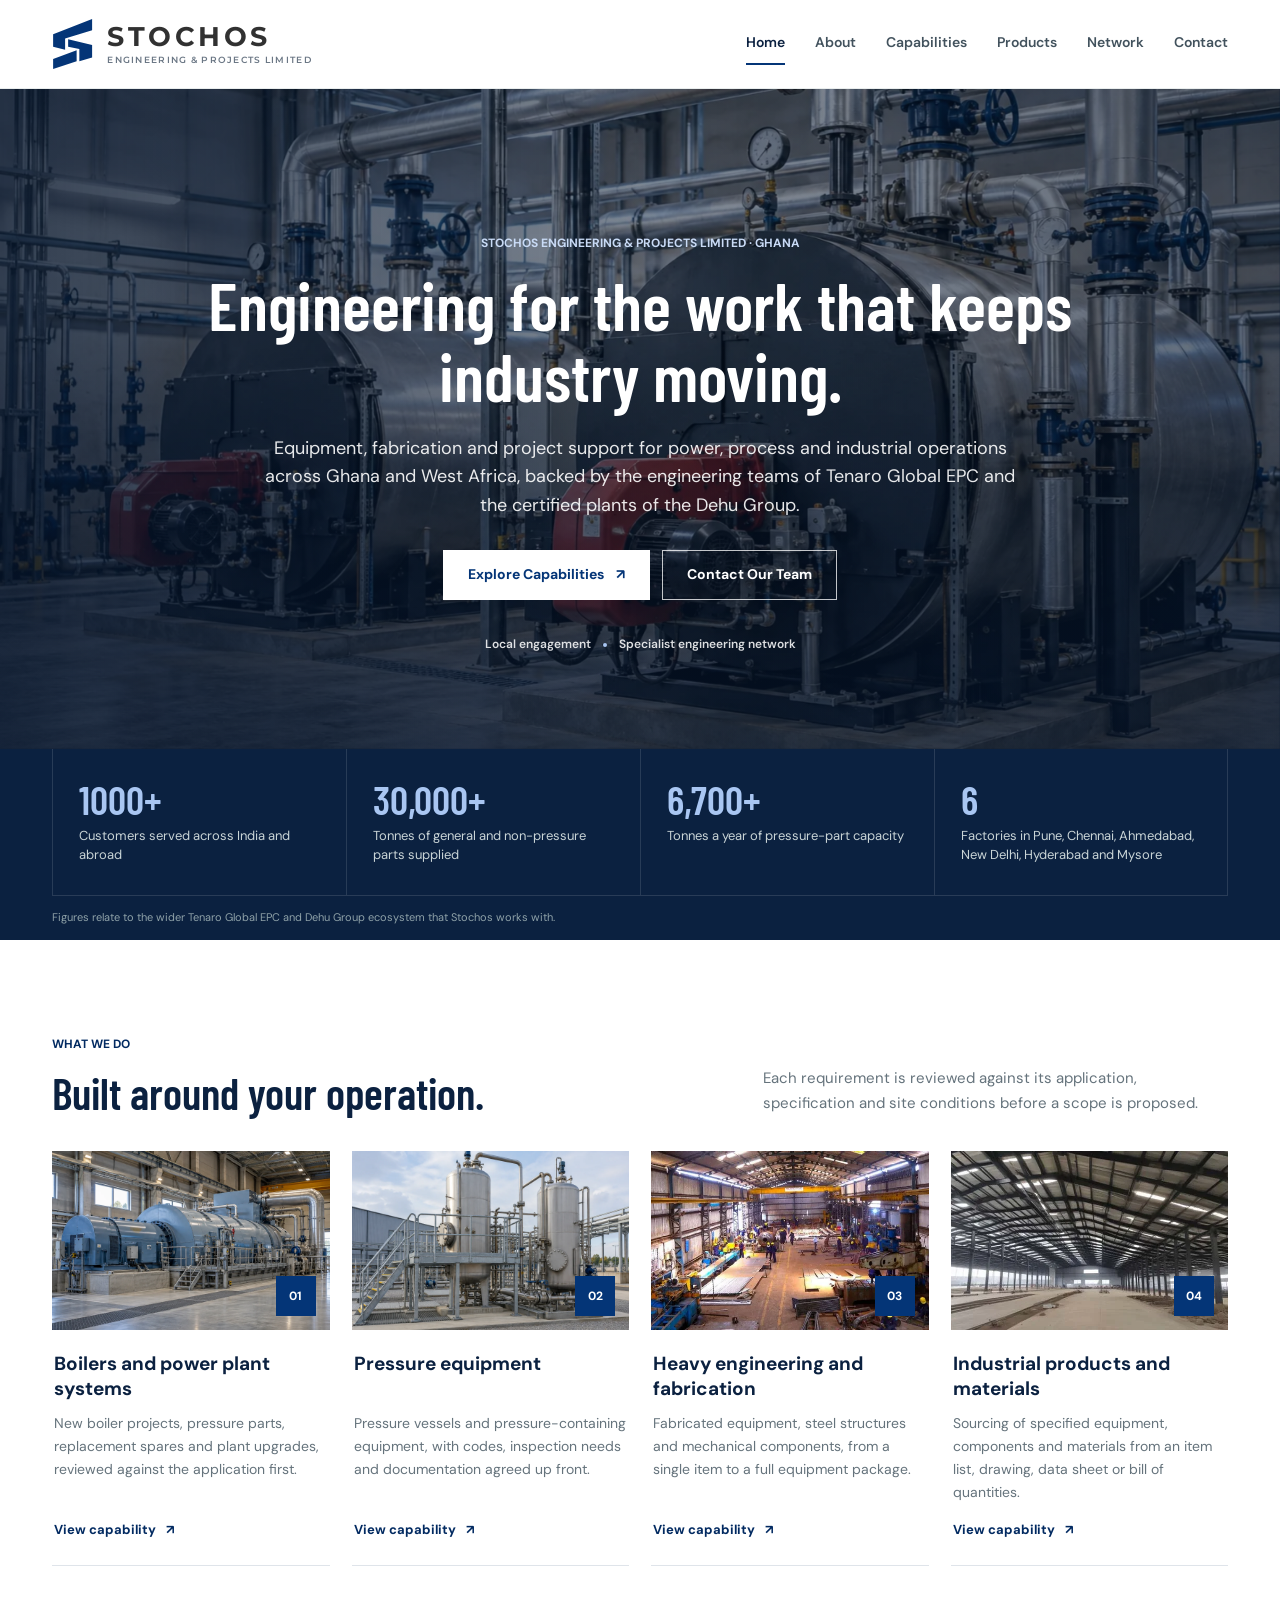
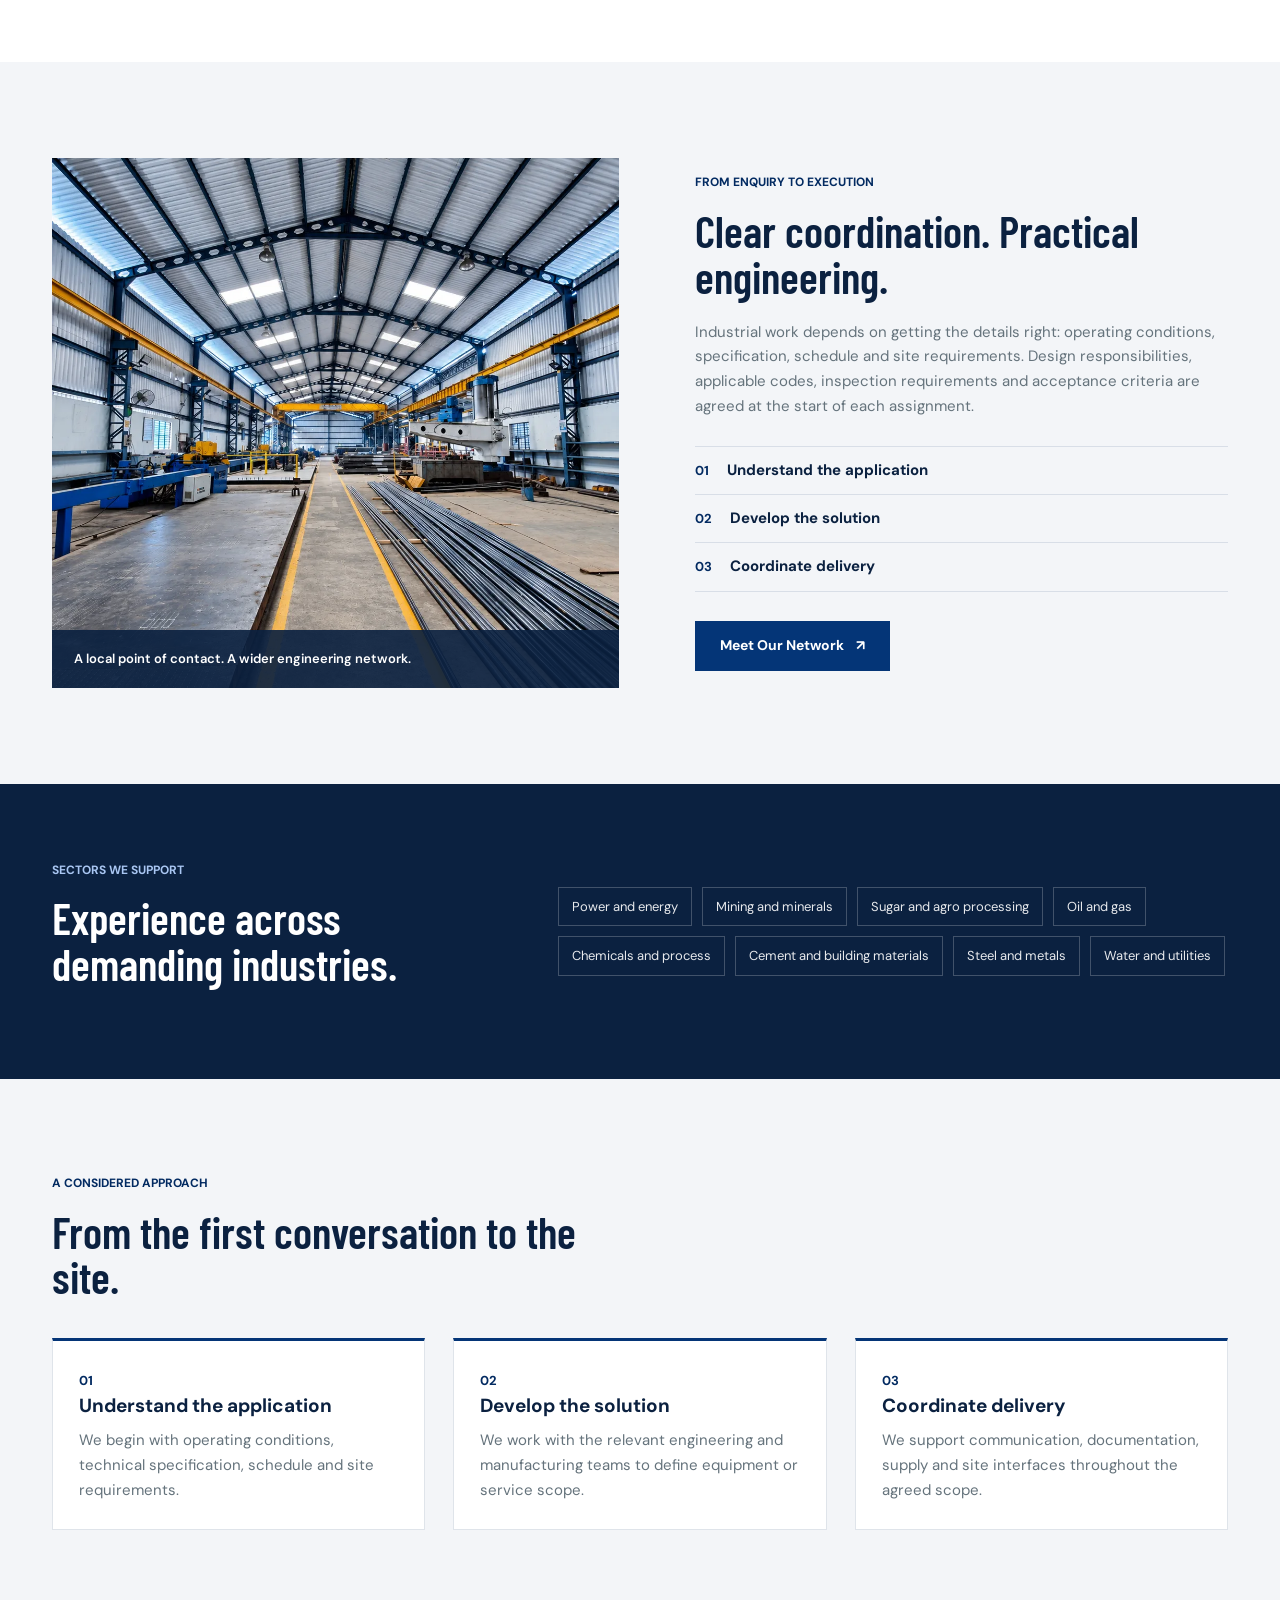
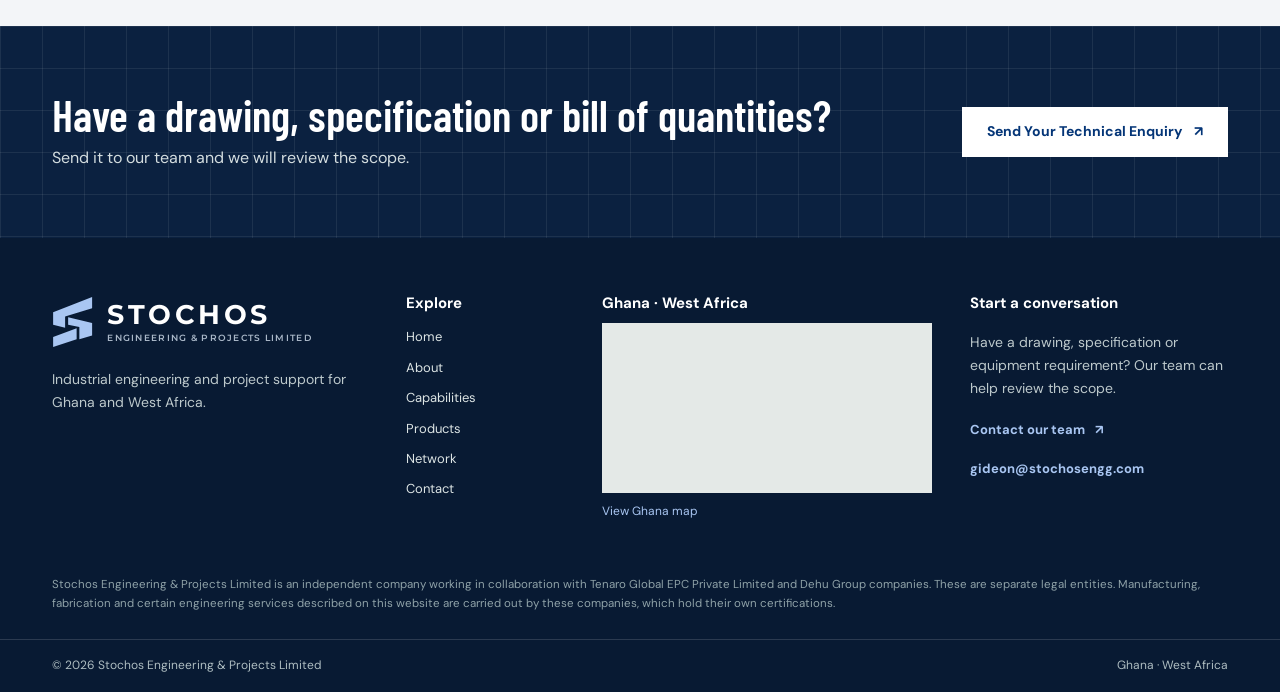
==== commit 65dc11b2: "Added the products page" ====
--- a/index.html
+++ b/index.html
@@ -30,6 +30,7 @@
         <a href="./" class="on" aria-current="page">Home</a>
         <a href="about/">About</a>
         <a href="capabilities/">Capabilities</a>
+        <a href="products/">Products</a>
         <a href="network/">Network</a>
         <a href="contact/">Contact</a>
       </nav>
@@ -151,11 +152,11 @@
         <div class="tags">
           <span>Power and energy</span>
           <span>Mining and minerals</span>
+          <span>Sugar and agro processing</span>
           <span>Oil and gas</span>
           <span>Chemicals and process</span>
           <span>Cement and building materials</span>
           <span>Steel and metals</span>
-          <span>Sugar and agro processing</span>
           <span>Water and utilities</span>
         </div>
       </div>
@@ -211,6 +212,7 @@
           <a href="./">Home</a>
           <a href="about/">About</a>
           <a href="capabilities/">Capabilities</a>
+          <a href="products/">Products</a>
           <a href="network/">Network</a>
           <a href="contact/">Contact</a>
         </nav>
@@ -224,6 +226,7 @@
         <h2>Start a conversation</h2>
         <p>Have a drawing, specification or equipment requirement? Our team can help review the scope.</p>
         <a href="contact/">Contact our team <span aria-hidden="true">↗</span></a>
+        <a href="mailto:gideon@stochosengg.com">gideon@stochosengg.com</a>
       </div>
     </div>
     <div class="wrap footer-legal">
--- a/css/styles.css
+++ b/css/styles.css
@@ -208,8 +208,6 @@
 .capability-detail-number { display: block; margin-bottom: 8px; color: var(--accent-deep); font-size: 11px; font-weight: 700; }
 .capability-detail h3 { margin-bottom: 8px; }
 .capability-detail p { color: var(--muted); font-size: 13px; }
-.standards { display: flex; flex-wrap: wrap; gap: 8px; margin-top: 26px; }
-.standards span { padding: 6px 11px; border: 1px solid #cdd5df; background: #fff; color: var(--navy); font-size: 12px; font-weight: 600; }
 .industries-directory { background: #e9eef5; }
 .industries-directory-layout { display: grid; grid-template-columns: .8fr 1.2fr; align-items: center; gap: 64px; }
 .industries-directory-layout h2 { margin-bottom: 16px; }
@@ -270,6 +268,67 @@
 .contact-details a { color: #eef2f1; font-size: 13px; font-weight: 500; text-decoration: none; }
 .contact-details a:hover { color: var(--accent-light); text-decoration: underline; }
 
+/* Products */
+.products-banner { padding: 84px 0 76px; background-color: var(--navy); background-image: linear-gradient(rgba(255,255,255,.075) 1px, transparent 1px), linear-gradient(90deg, rgba(255,255,255,.075) 1px, transparent 1px); background-size: 42px 42px; color: #fff; }
+.products-banner .eyebrow { color: var(--accent-light); }
+.products-banner h1 { max-width: 760px; color: #fff; font-size: 56px; }
+.products-banner p { max-width: 640px; margin-top: 18px; color: #d4dddf; font-size: 17px; }
+.product-group { padding: 80px 0; scroll-margin-top: 88px; }
+.product-group h2 { margin-bottom: 8px; }
+.product-group-intro { max-width: 720px; color: var(--muted); font-size: 15px; }
+
+/* Product tabs: one radio input per tab, no JavaScript */
+.product-tabs { margin-top: 28px; }
+.tab-input { position: absolute; width: 1px; height: 1px; opacity: 0; pointer-events: none; }
+.tab-row { display: grid; grid-template-columns: repeat(var(--tabs), minmax(0, 1fr)); border-bottom: 1px solid #d5dde8; }
+.tab { margin: 0 0 -1px; padding: 14px 10px; border-bottom: 2px solid transparent; color: var(--ink); font-size: 13.5px; font-weight: 700; line-height: 1.35; text-align: center; cursor: pointer; user-select: none; transition: color .2s, border-color .2s; }
+.tab:hover { color: var(--accent); }
+.tab-input:nth-of-type(1):checked ~ .tab-row > .tab:nth-child(1),
+.tab-input:nth-of-type(2):checked ~ .tab-row > .tab:nth-child(2),
+.tab-input:nth-of-type(3):checked ~ .tab-row > .tab:nth-child(3),
+.tab-input:nth-of-type(4):checked ~ .tab-row > .tab:nth-child(4),
+.tab-input:nth-of-type(5):checked ~ .tab-row > .tab:nth-child(5) { border-bottom-color: var(--accent); color: var(--accent); }
+.tab-input:nth-of-type(1):focus-visible ~ .tab-row > .tab:nth-child(1),
+.tab-input:nth-of-type(2):focus-visible ~ .tab-row > .tab:nth-child(2),
+.tab-input:nth-of-type(3):focus-visible ~ .tab-row > .tab:nth-child(3),
+.tab-input:nth-of-type(4):focus-visible ~ .tab-row > .tab:nth-child(4),
+.tab-input:nth-of-type(5):focus-visible ~ .tab-row > .tab:nth-child(5) { outline: 2px solid var(--accent); outline-offset: -2px; }
+.tab-panel { display: none; grid-template-columns: 1fr 1fr; align-items: center; gap: 28px 56px; padding-top: 40px; }
+.tab-input:nth-of-type(1):checked ~ .tab-panels > .tab-panel:nth-child(1),
+.tab-input:nth-of-type(2):checked ~ .tab-panels > .tab-panel:nth-child(2),
+.tab-input:nth-of-type(3):checked ~ .tab-panels > .tab-panel:nth-child(3),
+.tab-input:nth-of-type(4):checked ~ .tab-panels > .tab-panel:nth-child(4),
+.tab-input:nth-of-type(5):checked ~ .tab-panels > .tab-panel:nth-child(5) { display: grid; animation: tab-in .4s cubic-bezier(.2,.7,.2,1) both; }
+.tab-media { aspect-ratio: 4 / 3; overflow: hidden; background: #fff; }
+.tab-media img { display: block; width: 100%; height: 100%; object-fit: contain; transition: transform .6s ease; }
+.tab-media:hover img { transform: scale(1.03); }
+.tab-body h3 { margin-bottom: 16px; font-size: 22px; }
+.tab-points { display: grid; gap: 6px; padding-left: 20px; color: var(--ink); font-size: 14.5px; }
+.tab-points li::marker { color: var(--accent); }
+.tab-apps-label { margin-top: 22px; color: var(--navy); font-size: 14px; font-weight: 700; }
+.tab-apps { display: flex; flex-wrap: wrap; gap: 8px; margin-top: 10px; padding: 0; list-style: none; }
+.tab-apps li { padding: 5px 14px; border: 1px solid #b9cdea; border-radius: 999px; background: #eef3fb; color: var(--accent); font-size: 12.5px; font-weight: 600; }
+.tab-pager { grid-column: 1 / -1; display: flex; align-items: center; justify-content: center; gap: 12px; margin-top: 12px; }
+.pager-arrow { display: grid; width: 38px; height: 38px; margin: 0; place-items: center; border: 1px solid var(--accent); border-radius: 50%; color: var(--accent); font-size: 20px; line-height: 1; cursor: pointer; user-select: none; transition: background .2s, color .2s; }
+.pager-arrow:hover { background: var(--accent); color: #fff; }
+.pager-dot { width: 9px; height: 9px; margin: 0; border-radius: 50%; background: #cdd5df; cursor: pointer; transition: background .2s, transform .2s; }
+.pager-dot:hover { background: #9fb0c4; }
+.pager-dot.on { background: var(--navy); transform: scale(1.15); }
+.visually-hidden { position: absolute; width: 1px; height: 1px; overflow: hidden; clip: rect(0 0 0 0); white-space: nowrap; }
+@keyframes tab-in { from { opacity: 0; translate: 0 10px; } to { opacity: 1; translate: 0 0; } }
+.mining-section { background: var(--navy); color: #fff; }
+.mining-section .eyebrow { color: var(--accent-light); }
+.mining-section h2 { color: #fff; }
+.mining-section .note { color: #c9d4d6; }
+.mining-tags { margin-bottom: 30px; }
+.application-table { width: 100%; border-collapse: collapse; border-top: 2px solid var(--accent-light); font-size: 14px; }
+.application-table th, .application-table td { padding: 18px 18px 18px 0; border-bottom: 1px solid rgba(255,255,255,.14); text-align: left; vertical-align: top; }
+.application-table thead th { color: var(--accent-light); font-size: 11px; font-weight: 700; text-transform: uppercase; }
+.application-table tbody th { width: 32%; color: #fff; font-weight: 700; }
+.application-table td { color: #c9d4d6; }
+.application-table tbody tr { transition: background .2s; }
+.application-table tbody tr:hover { background: rgba(255,255,255,.04); }
+
 /* Interactions */
 .brand-mark { transition: transform .4s cubic-bezier(.2,.7,.2,1); }
 .brand:hover .brand-mark { transform: rotate(-6deg) scale(1.06); }
@@ -314,9 +373,9 @@
 .approach-step, .industry-list > div { transition: padding-left .25s ease, background .25s; }
 .approach-step:hover { padding-left: 10px; }
 .industry-list > div:hover { padding-left: 18px; background: rgba(255,255,255,.5); }
-.tags span, .standards span, .locations span { transition: background .2s, border-color .2s, color .2s, transform .2s; }
+.tags span, .locations span { transition: background .2s, border-color .2s, color .2s, transform .2s; }
 .tags span:hover { border-color: var(--accent-light); background: rgba(169,198,242,.12); color: #fff; transform: translateY(-2px); }
-.standards span:hover, .locations span:not(.here):hover { border-color: var(--accent); color: var(--accent); transform: translateY(-2px); }
+.locations span:not(.here):hover { border-color: var(--accent); color: var(--accent); transform: translateY(-2px); }
 
 input, select, textarea { transition: border-color .2s, box-shadow .2s; }
 input:hover, select:hover, textarea:hover { border-color: #9fb0c4; }
@@ -400,8 +459,6 @@
 	.capability-detail:hover .capability-detail-number { padding: 3px 9px; background: var(--accent); color: #fff; transform: none; letter-spacing: .08em; }
 	.capability-catalog-intro h2 { transition: color .3s; }
 	.capability-catalog-intro:hover h2 { color: var(--accent); }
-	.standards span { cursor: default; }
-	.standards span:hover { border-color: var(--navy); background: var(--navy); color: #fff; transform: translateY(-3px); box-shadow: 0 8px 18px rgba(11,33,64,.18); }
 
 	/* Network: country chips fill blue and show a pin dot */
 	.locations span { position: relative; cursor: default; transition: background .25s, border-color .25s, color .25s, transform .25s, box-shadow .25s, padding .25s; }
@@ -409,6 +466,7 @@
 	.locations span:not(.here):hover { padding-left: 26px; border-color: var(--accent); background: var(--accent); color: #fff; transform: translateY(-3px); box-shadow: 0 8px 18px rgba(4,53,119,.25); }
 	.locations span:not(.here):hover::before { opacity: 1; transform: scale(1); }
 	.locations span.here:hover { background: var(--navy); border-color: var(--navy); transform: translateY(-3px); box-shadow: 0 8px 18px rgba(11,33,64,.25); }
+
 }
 
 @keyframes draw-line { from { transform: scaleX(0); } to { transform: scaleX(1); } }
@@ -420,7 +478,7 @@
 @supports (animation-timeline: view()) {
 	.section-heading, section .eyebrow, section h2, .approach-copy > .note,
 	.capability-card, .approach-image, .approach-step, .tags span, .card, .band-inner,
-	.credential, .capability-detail, .standards span, .industry-list > div,
+	.credential, .capability-detail, .product-tabs, .application-table tbody tr, .industry-list > div,
 	.network-image, .eco-card, .locations span, .about-image-pair, .about-story-copy > p,
 	.about-principle, .contact-form-panel, .contact-aside, .footer-main > div {
 		animation: reveal linear both;
@@ -443,6 +501,7 @@
 
 @media (max-width: 1000px) {
 	.credentials { grid-template-columns: repeat(2, minmax(0, 1fr)); }
+	.tab-panel { gap: 24px 36px; }
 }
 
 @media (max-width: 900px) {
@@ -459,7 +518,7 @@
 	.about-story-layout, .network-overview { gap: 36px; }
 	.industries-directory-layout { grid-template-columns: .7fr 1.3fr; gap: 36px; }
 	.ecosystem { grid-template-columns: 1fr; }
-	.footer-main { grid-template-columns: 1fr 1fr; gap: 34px; }
+		.footer-main { grid-template-columns: 1fr 1fr; gap: 34px; }
 	.contact-layout { gap: 26px; }
 	.contact-form-panel { padding: 25px; }
 }
@@ -496,6 +555,22 @@
 	.contact-layout { grid-template-columns: 1fr; }
 	.contact-aside { display: grid; grid-template-columns: .8fr 1.2fr; }
 	.contact-aside > img { height: 100%; min-height: 360px; }
+	.products-banner { padding: 60px 0 56px; }
+	.products-banner h1 { font-size: 46px; }
+	.product-group { padding: 64px 0; }
+	.tab-row { display: flex; overflow-x: auto; scrollbar-width: none; }
+	.tab-row::-webkit-scrollbar { display: none; }
+	.tab { flex: none; padding: 12px 16px; white-space: nowrap; }
+	.tab-panel { grid-template-columns: 1fr; padding-top: 26px; }
+	.tab-pager { margin-top: 4px; }
+	.application-table thead { display: none; }
+	.application-table, .application-table tbody, .application-table tr, .application-table th, .application-table td { display: block; width: 100%; }
+	.application-table tbody th { width: 100%; padding: 18px 0 6px; border-bottom: 0; }
+	.application-table tbody tr:hover { background: none; }
+	.application-table td { padding: 4px 0; border-bottom: 0; }
+	.application-table td:last-child { padding-bottom: 18px; }
+	.application-table td::before { display: block; color: var(--accent-light); font-size: 10px; font-weight: 700; text-transform: uppercase; content: attr(data-label); }
+	.application-table tbody tr { border-bottom: 1px solid rgba(255,255,255,.14); }
 }
 
 @media (max-width: 540px) {
@@ -532,6 +607,8 @@
 	.about-image-detail { width: 48%; height: 155px; border-width: 6px; }
 	.capability-catalog { grid-template-columns: 1fr; }
 	.capability-detail { grid-template-columns: 1fr; }
+	.products-banner h1 { font-size: clamp(34px, 10vw, 40px); }
+	.products-banner p { font-size: 15px; }
 	.capability-detail > img { height: 190px; min-height: 0; }
 	.capability-detail::before { right: 0; bottom: auto; width: auto; height: 190px; }
 	.industry-list { grid-template-columns: 1fr; }
@@ -564,7 +641,7 @@
 /* Touch screens: no sticky hover lifts; give a pressed state instead */
 @media (hover: none) {
 	.capability-card:hover, .card:hover, .eco-card:hover, .capability-detail:hover,
-	.tags span:hover, .standards span:hover, .locations span:hover, .footer-navigation a:hover { transform: none; box-shadow: none; }
+	.tags span:hover, .locations span:hover, .footer-navigation a:hover { transform: none; box-shadow: none; }
 	.capability-card:hover .capability-image-wrap img, .capability-detail:hover > img,
 	.approach-image:hover img, .network-image:hover img, .about-image-main:hover img, .contact-aside:hover > img { transform: none; }
 	.approach-step:hover { padding-left: 0; }
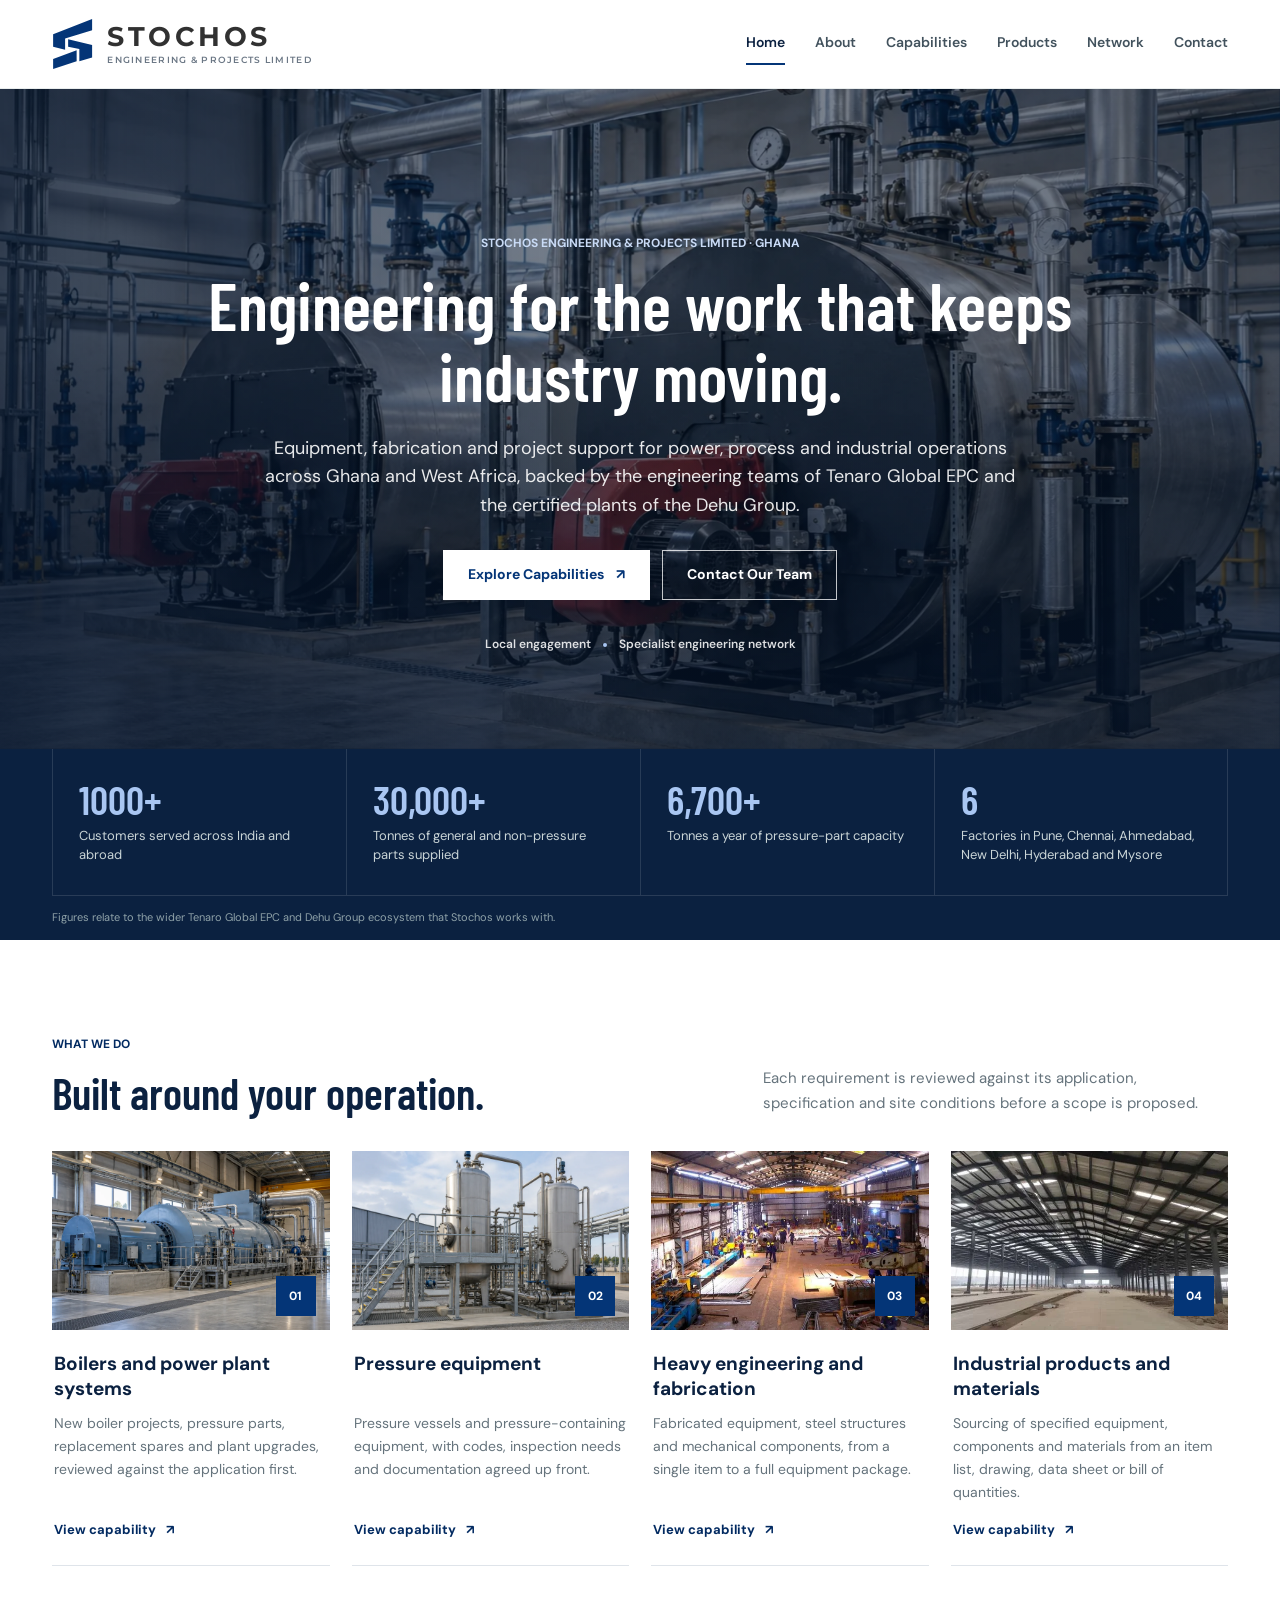
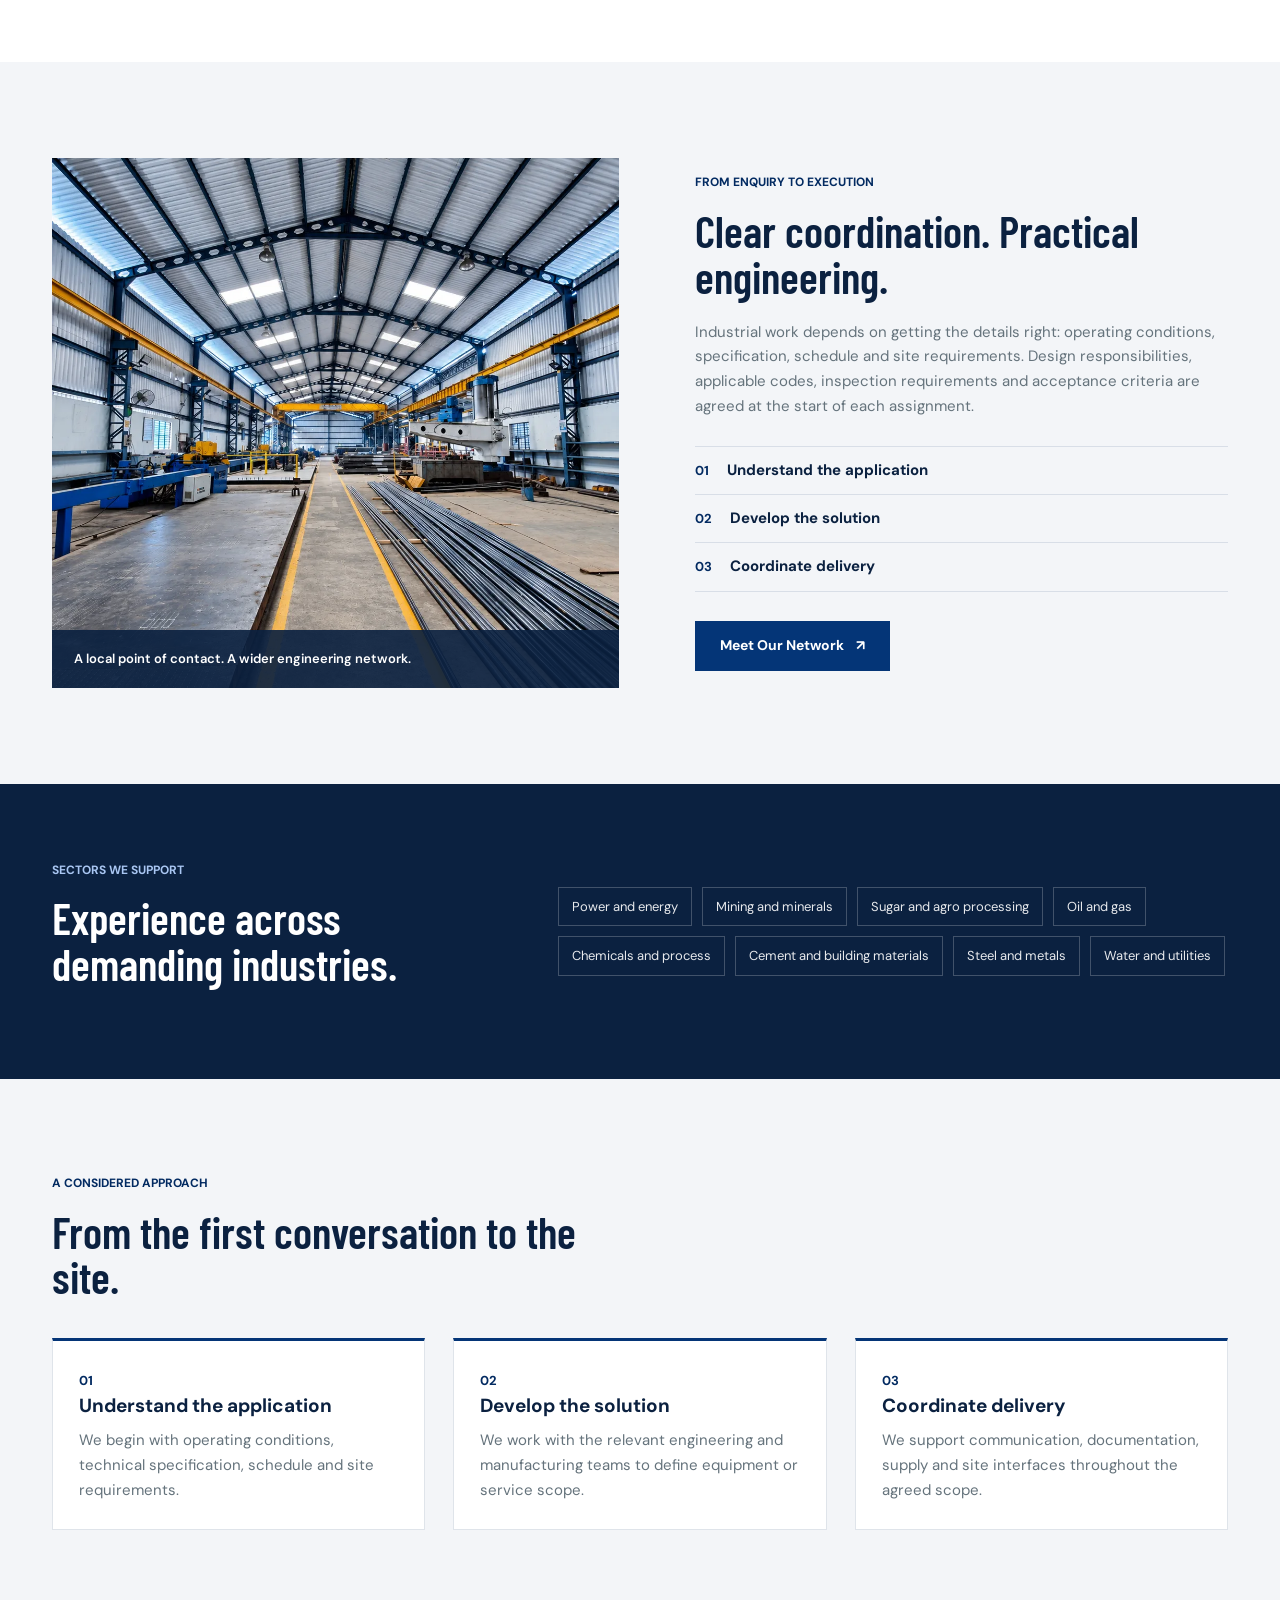
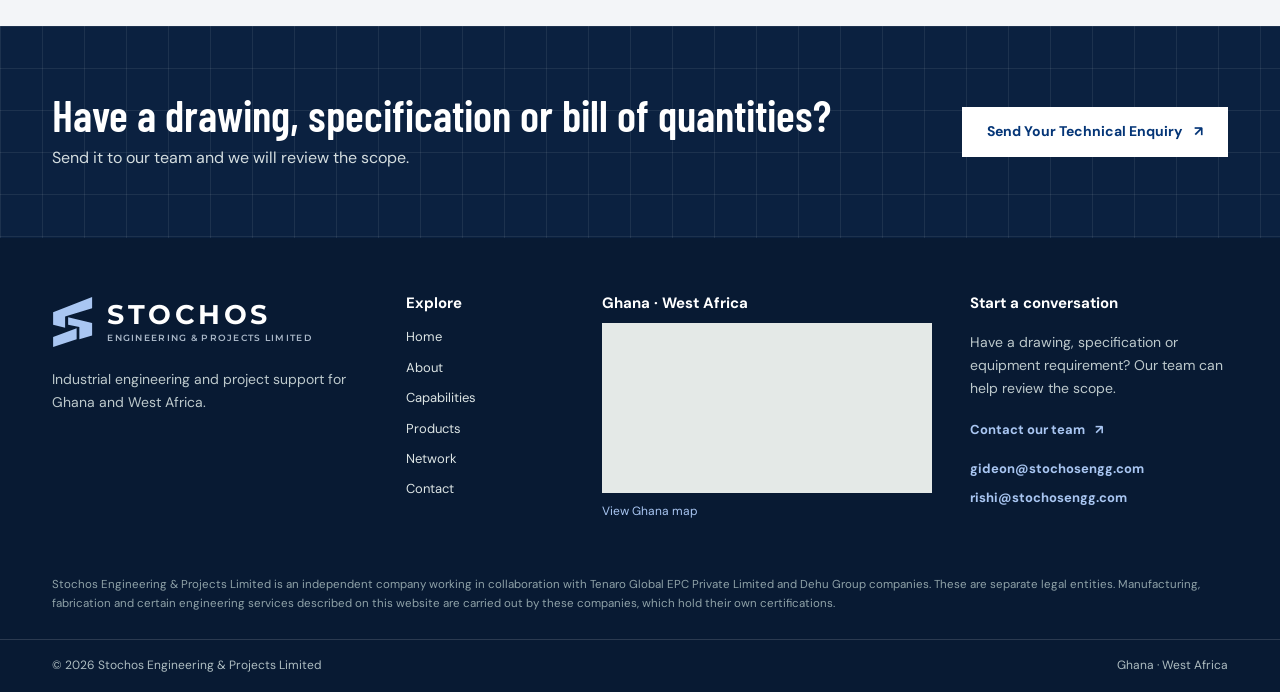
==== commit 80c69ba7: "Added emails in footer" ====
--- a/index.html
+++ b/index.html
@@ -227,6 +227,7 @@
         <p>Have a drawing, specification or equipment requirement? Our team can help review the scope.</p>
         <a href="contact/">Contact our team <span aria-hidden="true">↗</span></a>
         <a href="mailto:gideon@stochosengg.com">gideon@stochosengg.com</a>
+        <a href="mailto:rishi@stochosengg.com">rishi@stochosengg.com</a>
       </div>
     </div>
     <div class="wrap footer-legal">
--- a/css/styles.css
+++ b/css/styles.css
@@ -166,6 +166,7 @@
 .footer-navigation a:hover { color: var(--accent-light); }
 .footer-contact a { display: flex; align-items: center; gap: 10px; width: fit-content; margin-top: 18px; color: var(--accent-light); font-size: 13px; font-weight: 700; text-decoration: none; }
 .footer-contact a:hover { text-decoration: underline; }
+.footer-contact a[href^="mailto:"] + a[href^="mailto:"] { margin-top: 8px; }
 .footer-map h2 { margin-bottom: 12px; }
 .footer-map iframe { display: block; width: 100%; height: 170px; border: 0; background: #e4e9e7; }
 .footer-map > a { display: inline-block; margin-top: 9px; color: var(--accent-light); font-size: 12px; text-decoration: none; }
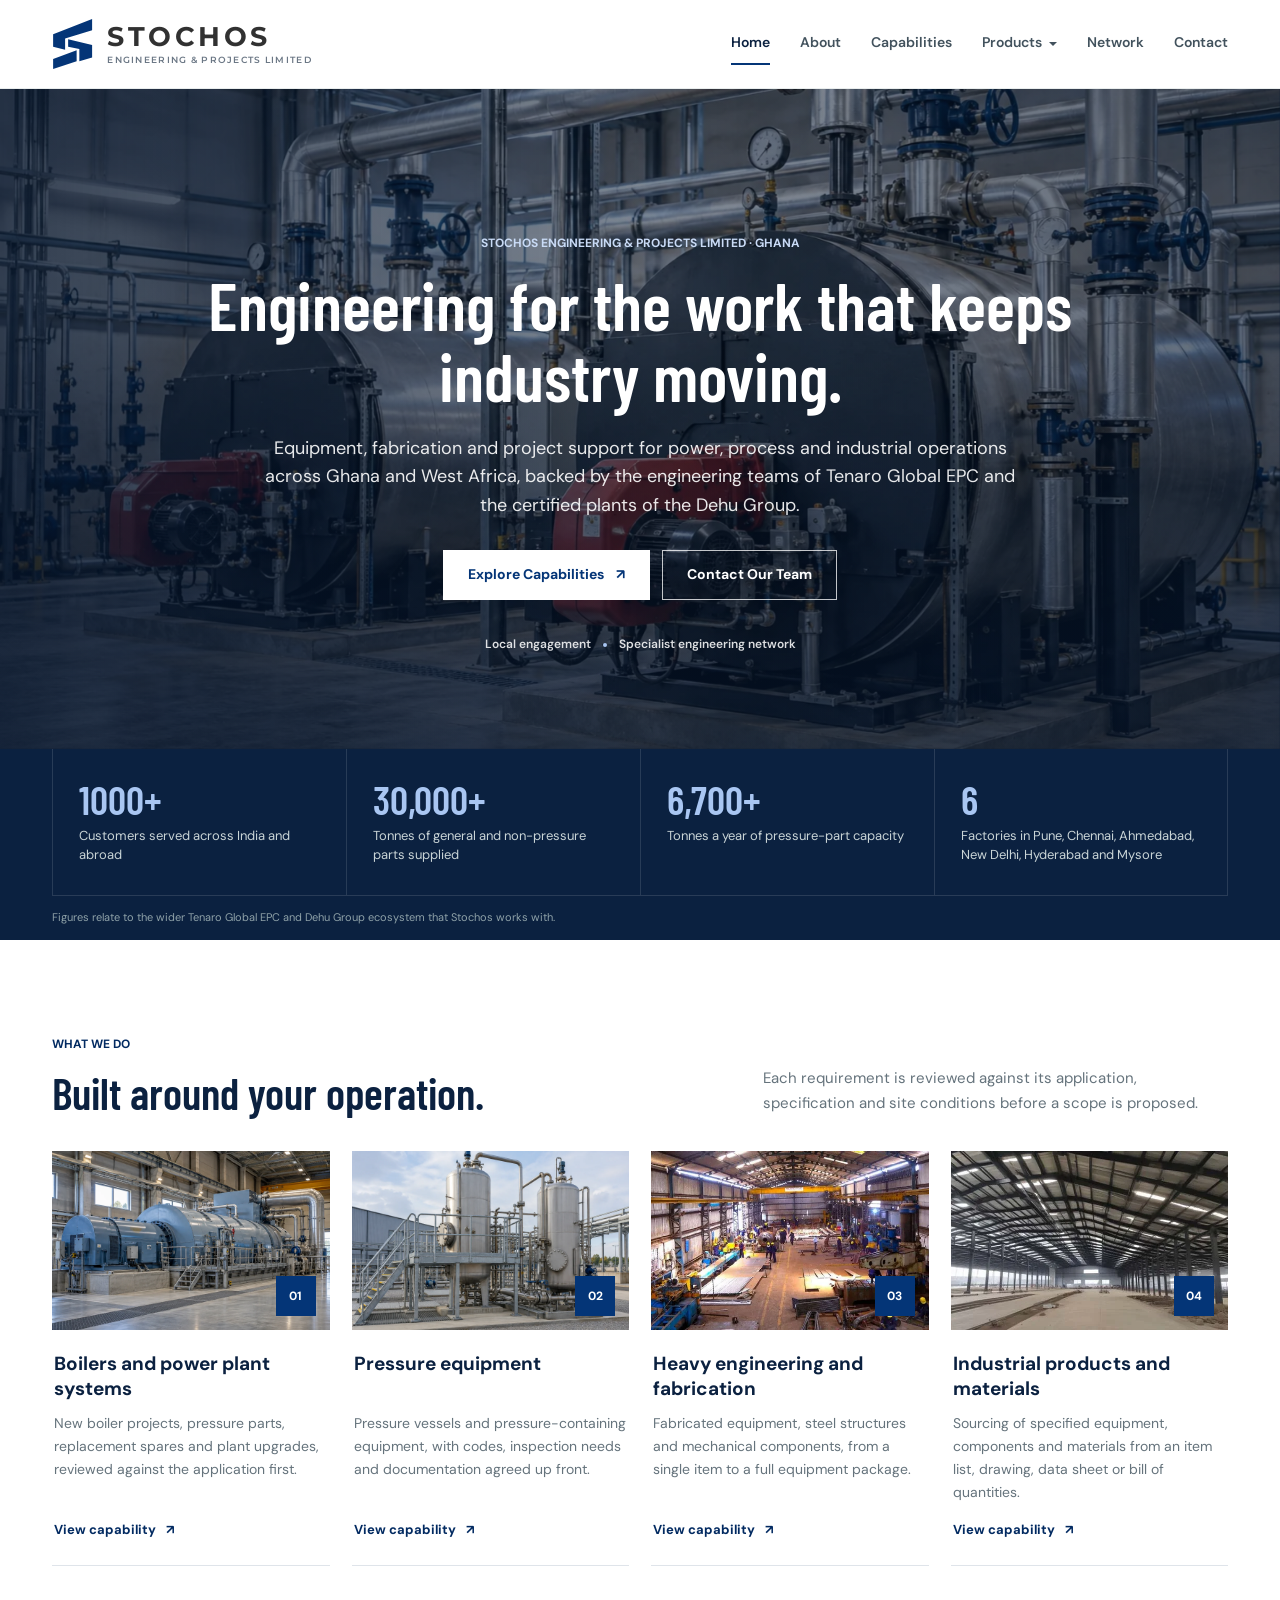
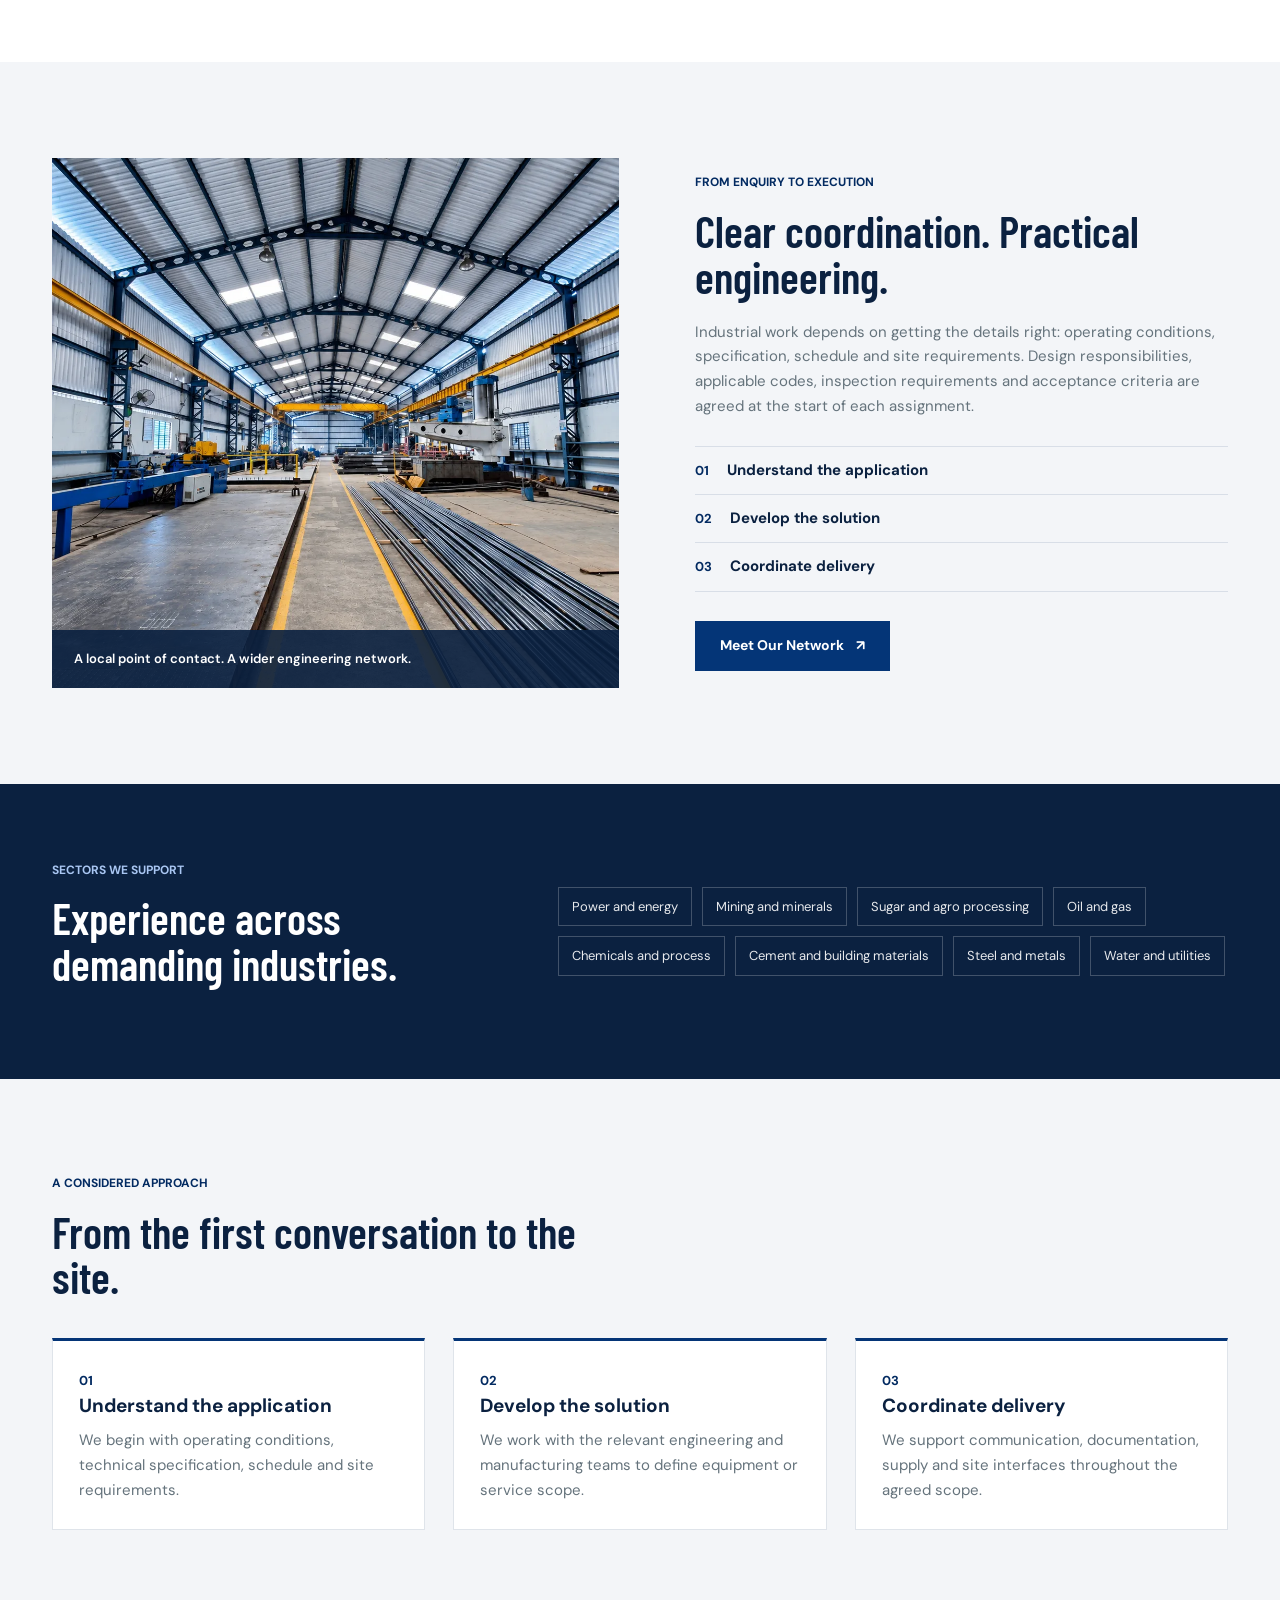
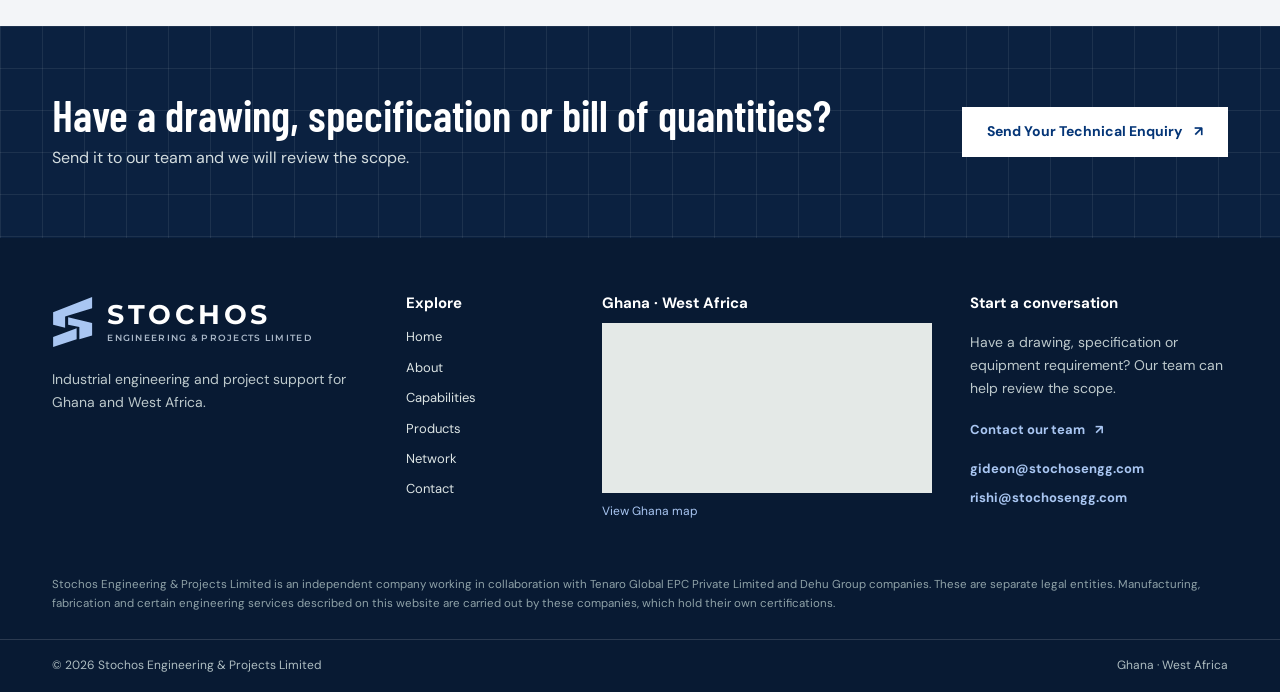
==== commit 14ca0f46: "Added browsing menu" ====
--- a/index.html
+++ b/index.html
@@ -30,7 +30,40 @@
         <a href="./" class="on" aria-current="page">Home</a>
         <a href="about/">About</a>
         <a href="capabilities/">Capabilities</a>
-        <a href="products/">Products</a>
+        <div class="nav-drop">
+          <a href="products/">Products</a>
+          <div class="nav-sub">
+            <div class="nav-item">
+              <a href="products/#pressure">Boiler Pressure Parts</a>
+              <div class="nav-fly">
+                <a href="products/#pressure-1">Water Wall Panels</a>
+                <a href="products/#pressure-2">Superheater Coils</a>
+                <a href="products/#pressure-3">Economisers and Evaporators</a>
+                <a href="products/#pressure-4">Bed and In-Bed Coils</a>
+                <a href="products/#pressure-5">Steam Headers and Reboilers</a>
+              </div>
+            </div>
+            <div class="nav-item">
+              <a href="products/#fabrication">Piping and Fabrication</a>
+              <div class="nav-fly">
+                <a href="products/#fabrication-1">Steam Piping and PRDS Stations</a>
+                <a href="products/#fabrication-2">High-Temperature Alloy Components</a>
+                <a href="products/#fabrication-3">Conveyors, Ducting and Structures</a>
+              </div>
+            </div>
+            <a href="products/#mining">Mining Applications</a>
+            <div class="nav-item">
+              <a href="products/#systems">Systems and Services</a>
+              <div class="nav-fly">
+                <a href="products/#systems-1">Waste Heat Recovery Boilers</a>
+                <a href="products/#systems-2">Package Boilers and Retrofits</a>
+                <a href="products/#systems-3">Shutdown and Field Services</a>
+                <a href="products/#systems-4">Inspection and Testing</a>
+                <a href="products/#systems-5">Engineering and QA</a>
+              </div>
+            </div>
+          </div>
+        </div>
         <a href="network/">Network</a>
         <a href="contact/">Contact</a>
       </nav>
--- a/css/styles.css
+++ b/css/styles.css
@@ -46,6 +46,24 @@
 .links a:hover::after { transform: scaleX(1); transform-origin: left; }
 .links a:hover { color: var(--navy); }
 .links a.on { color: var(--navy); border-color: var(--accent); }
+.nav-drop { position: relative; display: flex; align-items: center; gap: 7px; }
+.nav-drop::after { width: 0; height: 0; border: 4px solid transparent; border-top-color: #42525d; border-bottom-width: 0; content: ''; transition: transform .2s; }
+.nav-drop:hover::after, .nav-drop:focus-within::after { transform: rotate(180deg); }
+.nav-sub, .nav-fly { position: absolute; min-width: 240px; padding: 8px 0; border: 1px solid #e9eded; background: #fff; box-shadow: 0 16px 30px rgba(11,33,64,.1); opacity: 0; visibility: hidden; transform: translateY(6px); transition: opacity .2s ease, transform .2s ease, visibility .2s; }
+.nav-sub { top: 100%; right: 56px; margin-top: 22px; border-top: 2px solid var(--accent); }
+.nav-sub::before { position: absolute; top: -26px; right: -56px; left: 0; height: 26px; content: ''; }
+.nav-drop:hover .nav-sub, .nav-drop:focus-within .nav-sub { opacity: 1; visibility: visible; transform: none; }
+.nav-sub a { display: block; padding: 10px 18px; border: 0; font-size: 13.5px; white-space: nowrap; transition: background .2s, color .2s; }
+.nav-sub a::after { display: none; }
+.nav-sub a:hover { background: #f3f6f6; color: var(--navy); }
+/* The list sits left of Products so each group's products have room to open on the right */
+.nav-item { position: relative; }
+.nav-item::before { position: absolute; z-index: 1; top: 50%; right: 14px; width: 0; height: 0; border: 4px solid transparent; border-left-color: #8b989f; border-right-width: 0; content: ''; transform: translateY(-50%); pointer-events: none; }
+.nav-item > a { padding-right: 32px; }
+.nav-fly { top: -9px; left: 100%; width: 240px; transform: translateX(-6px); }
+.nav-fly a { white-space: normal; line-height: 1.35; }
+.nav-item:hover > a, .nav-item:focus-within > a { background: #f3f6f6; color: var(--navy); }
+.nav-item:hover > .nav-fly, .nav-item:focus-within > .nav-fly { opacity: 1; visibility: visible; transform: none; }
 .menu { display: none; margin: 0; border: 1px solid var(--line); padding: 9px 14px; background: #fff; color: var(--navy); font-size: 14px; font-weight: 700; cursor: pointer; user-select: none; transition: background .2s, color .2s, border-color .2s, transform .15s; }
 .menu:active { transform: scale(.96); }
 .nav-toggle { position: absolute; width: 1px; height: 1px; opacity: 0; pointer-events: none; }
@@ -275,6 +293,7 @@
 .products-banner h1 { max-width: 760px; color: #fff; font-size: 56px; }
 .products-banner p { max-width: 640px; margin-top: 18px; color: #d4dddf; font-size: 17px; }
 .product-group { padding: 80px 0; scroll-margin-top: 88px; }
+.mining-section { scroll-margin-top: 88px; }
 .product-group h2 { margin-bottom: 8px; }
 .product-group-intro { max-width: 720px; color: var(--muted); font-size: 15px; }
 
@@ -508,6 +527,8 @@
 @media (max-width: 900px) {
 	.wrap { padding-right: 24px; padding-left: 24px; }
 	.links { gap: 17px; }
+	.nav-sub { right: 90px; }
+	.nav-sub::before { right: -90px; }
 	.hero { min-height: 610px; }
 	.stats-grid { grid-template-columns: repeat(2, minmax(0, 1fr)); }
 	.stat:nth-child(2) { border-right: 1px solid rgba(255,255,255,.12); }
@@ -536,6 +557,14 @@
 	.links a::after { display: none; }
 	.links a:hover { padding-left: 6px; }
 	.links a.on { border-color: #edf0f0; color: var(--accent-deep); }
+	.links { max-height: calc(100vh - 76px); overflow-y: auto; }
+	.nav-drop { display: block; }
+	.nav-drop::after { display: none; }
+	.nav-sub { position: static; min-width: 0; margin: 0; padding: 0; border: 0; box-shadow: none; opacity: 1; visibility: inherit; transform: none; }
+	.nav-sub::before, .nav-item::before, .nav-fly { display: none; }
+	.nav-drop > a { display: block; }
+	.links .nav-sub a { padding: 11px 0 11px 16px; border-bottom: 1px solid #edf0f0; color: #5a6a74; font-size: 13px; }
+	.links .nav-sub a:hover { padding-left: 22px; background: none; }
 	.hero { min-height: 600px; padding: 64px 0 40px; }
 	.hero h1 { font-size: 56px; }
 	.hero .lead { font-size: 16px; }
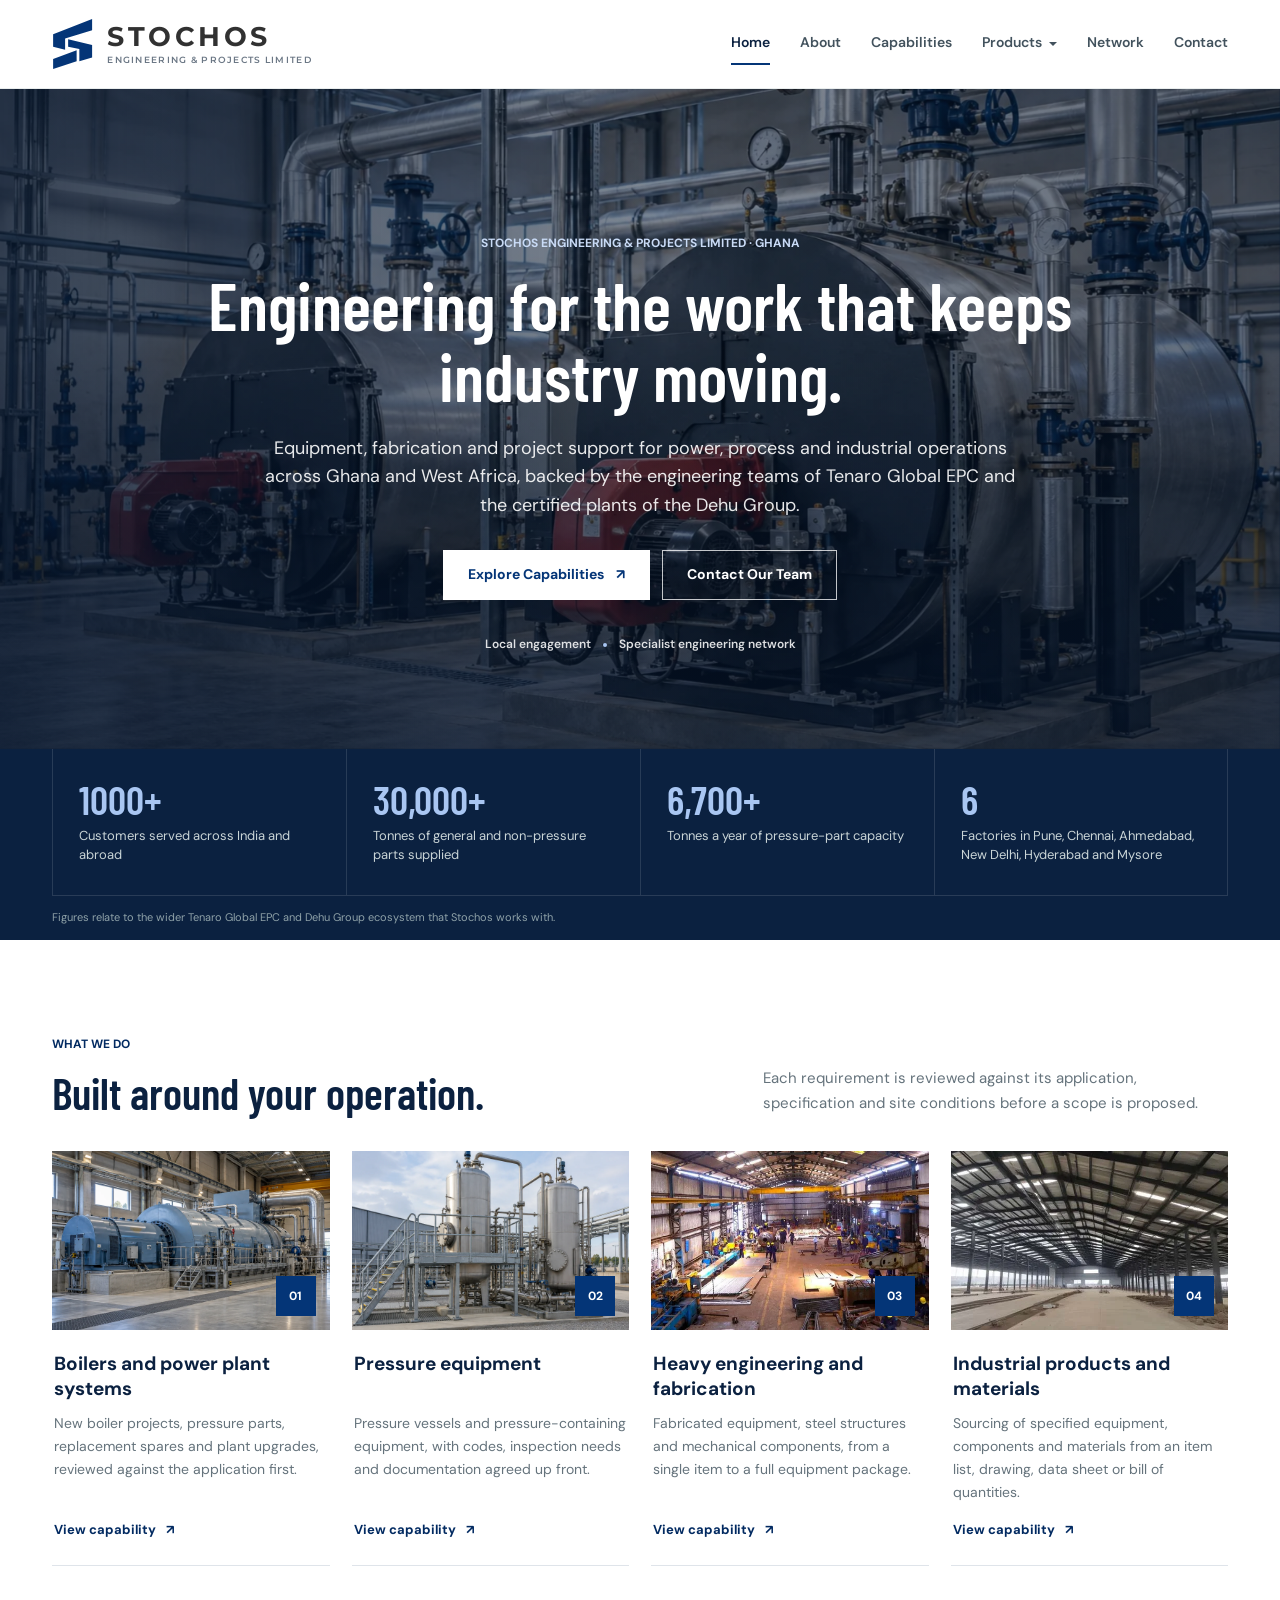
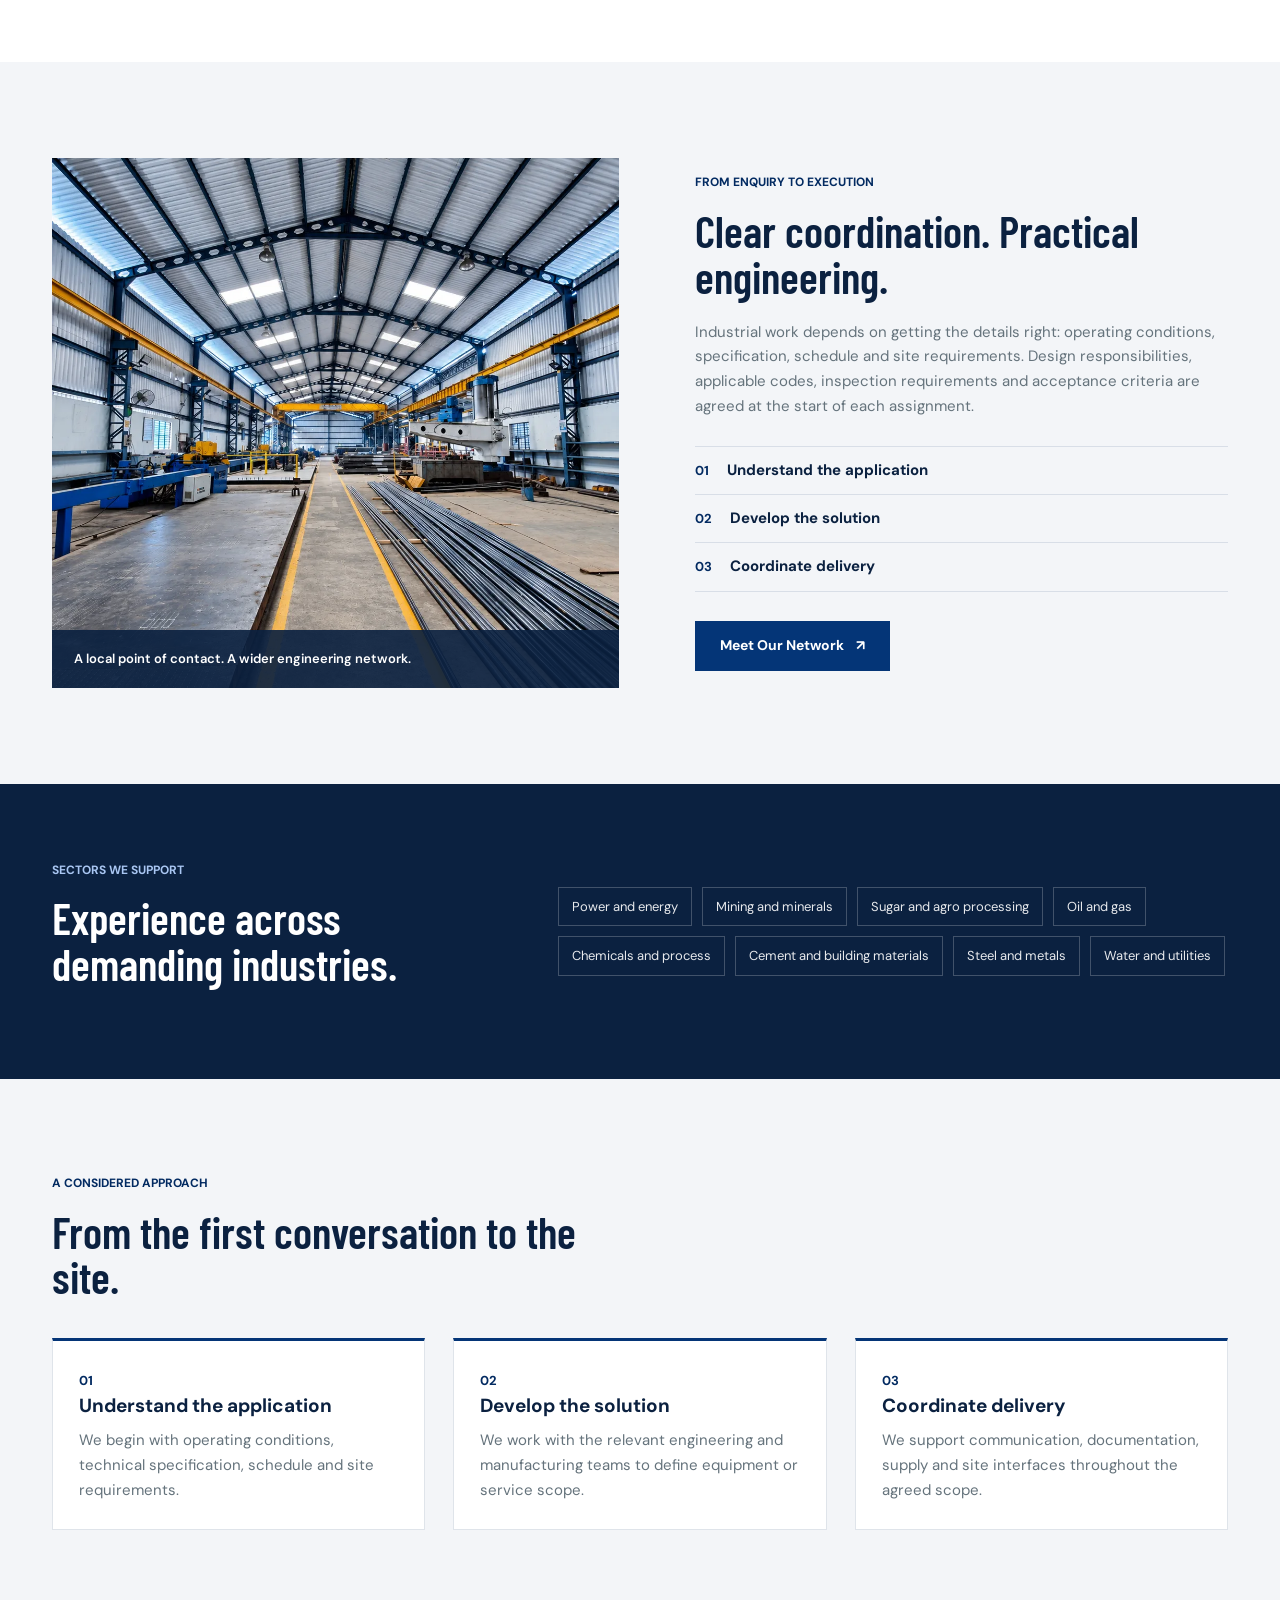
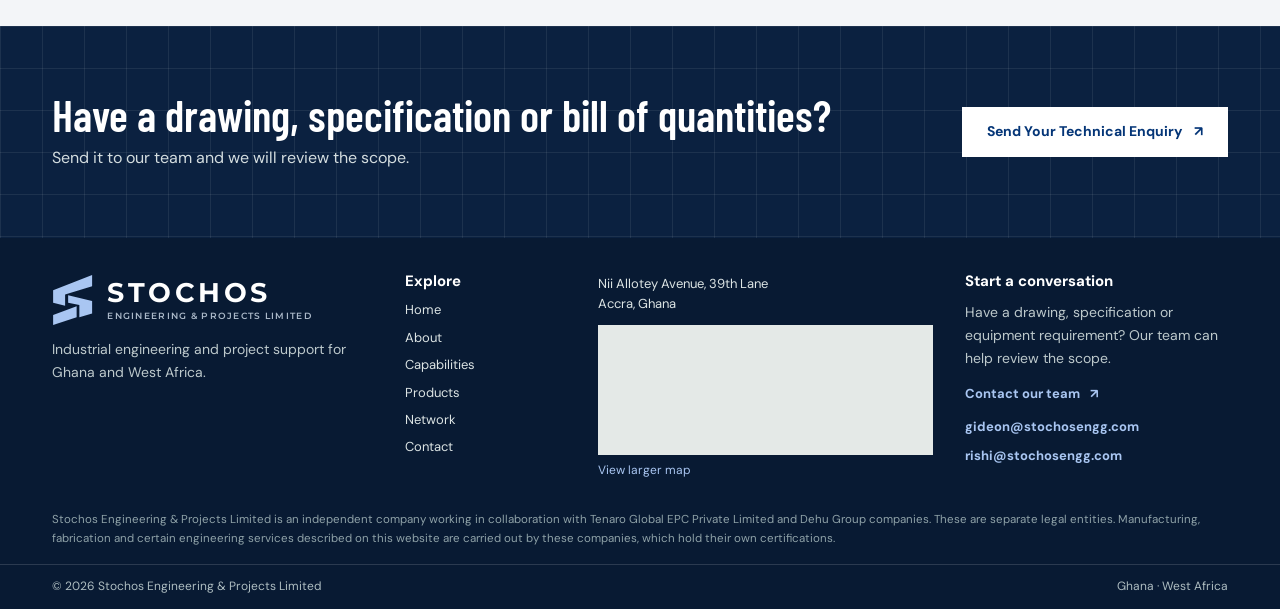
==== commit d9f9fb2d: "Add office address and map to footer, tighten footer spacing Co-Authored-By: Claude Opus 5.5 <norepl" ====
--- a/index.html
+++ b/index.html
@@ -251,9 +251,9 @@
         </nav>
       </div>
       <div class="footer-map">
-        <h2>Ghana · West Africa</h2>
-        <iframe title="Map showing Ghana in West Africa" src="https://www.openstreetmap.org/export/embed.html?bbox=-3.3%2C4.5%2C1.3%2C11.2&amp;layer=mapnik" loading="lazy" referrerpolicy="no-referrer-when-downgrade"></iframe>
-        <a href="https://www.openstreetmap.org/#map=6/7.95/-0.99" target="_blank" rel="noreferrer">View Ghana map</a>
+        <address class="footer-address">Nii Allotey Avenue, 39th Lane<br />Accra, Ghana</address>
+        <iframe title="Map showing our office on Nii Allotey Avenue, Accra" src="https://maps.google.com/maps?q=Nii%20Allotey%20Avenue%2C%20Accra%2C%20Ghana&amp;z=16&amp;output=embed" loading="lazy" referrerpolicy="no-referrer-when-downgrade"></iframe>
+        <a href="https://www.google.com/maps/search/?api=1&amp;query=Nii%20Allotey%20Avenue%2C%20Accra%2C%20Ghana" target="_blank" rel="noreferrer">View larger map</a>
       </div>
       <div class="footer-contact">
         <h2>Start a conversation</h2>
--- a/css/styles.css
+++ b/css/styles.css
@@ -176,22 +176,23 @@
 
 /* Footer */
 footer { padding: 0; background: #081a33; color: #dce4e4; font-size: 14px; }
-.footer-main { display: grid; grid-template-columns: 1.1fr .55fr 1.15fr .9fr; gap: 38px; padding-top: 58px; padding-bottom: 54px; }
-.footer-brand p, .footer-contact p { max-width: 330px; margin-top: 20px; color: #bdc9cc; font-size: 14px; }
-footer h2 { margin-bottom: 15px; color: #fff; font-family: 'DM Sans', sans-serif; font-size: 15px; font-weight: 700; }
-.footer-navigation nav { display: grid; grid-template-columns: 1fr; gap: 9px; }
+.footer-main { display: grid; grid-template-columns: 1.1fr .55fr 1.15fr .9fr; gap: 32px; padding-top: 36px; padding-bottom: 30px; }
+.footer-brand p, .footer-contact p { max-width: 330px; margin-top: 12px; color: #bdc9cc; font-size: 14px; }
+footer h2 { margin-bottom: 10px; color: #fff; font-family: 'DM Sans', sans-serif; font-size: 15px; font-weight: 700; }
+.footer-navigation nav { display: grid; grid-template-columns: 1fr; gap: 6px; }
 .footer-navigation a { width: fit-content; color: #dce4e4; font-size: 13px; text-decoration: none; }
 .footer-navigation a:hover { color: var(--accent-light); }
-.footer-contact a { display: flex; align-items: center; gap: 10px; width: fit-content; margin-top: 18px; color: var(--accent-light); font-size: 13px; font-weight: 700; text-decoration: none; }
+.footer-contact a { display: flex; align-items: center; gap: 10px; width: fit-content; margin-top: 12px; color: var(--accent-light); font-size: 13px; font-weight: 700; text-decoration: none; }
 .footer-contact a:hover { text-decoration: underline; }
 .footer-contact a[href^="mailto:"] + a[href^="mailto:"] { margin-top: 8px; }
-.footer-map h2 { margin-bottom: 12px; }
-.footer-map iframe { display: block; width: 100%; height: 170px; border: 0; background: #e4e9e7; }
-.footer-map > a { display: inline-block; margin-top: 9px; color: var(--accent-light); font-size: 12px; text-decoration: none; }
+.footer-map h2 { margin-bottom: 10px; }
+.footer-address { margin-bottom: 10px; color: #dce4e4; font-size: 13px; font-style: normal; line-height: 1.6; }
+.footer-map iframe { display: block; width: 100%; height: 130px; border: 0; background: #e4e9e7; }
+.footer-map > a { display: inline-block; margin-top: 6px; color: var(--accent-light); font-size: 12px; text-decoration: none; }
 .footer-map > a:hover { text-decoration: underline; }
-.footer-legal { padding-bottom: 26px; color: #8fa2a8; font-size: 11.5px; line-height: 1.6; }
+.footer-legal { padding-bottom: 16px; color: #8fa2a8; font-size: 11.5px; line-height: 1.6; }
 .footer-base { border-top: 1px solid rgba(255,255,255,.14); }
-.footer-base .wrap { display: flex; flex-wrap: wrap; justify-content: space-between; gap: 12px; padding-top: 16px; padding-bottom: 16px; color: #aebdc1; font-size: 12px; }
+.footer-base .wrap { display: flex; flex-wrap: wrap; justify-content: space-between; gap: 12px; padding-top: 12px; padding-bottom: 12px; color: #aebdc1; font-size: 12px; }
 
 /* About */
 .about-story-section { padding-top: 38px; }
@@ -540,7 +541,7 @@
 	.about-story-layout, .network-overview { gap: 36px; }
 	.industries-directory-layout { grid-template-columns: .7fr 1.3fr; gap: 36px; }
 	.ecosystem { grid-template-columns: 1fr; }
-		.footer-main { grid-template-columns: 1fr 1fr; gap: 34px; }
+		.footer-main { grid-template-columns: 1fr 1fr; gap: 26px; }
 	.contact-layout { gap: 26px; }
 	.contact-form-panel { padding: 25px; }
 }
@@ -630,7 +631,7 @@
 	.row { grid-template-columns: 1fr; }
 	.credentials { grid-template-columns: 1fr; }
 	.footer-base .wrap { flex-direction: column; }
-	.footer-main { grid-template-columns: 1fr; gap: 32px; padding-top: 44px; padding-bottom: 40px; }
+	.footer-main { grid-template-columns: 1fr; gap: 24px; padding-top: 30px; padding-bottom: 26px; }
 	.footer-contact, .footer-map { grid-column: auto; }
 	.about-image-pair { min-height: 360px; padding: 0 42px 58px 0; }
 	.about-image-main { height: 315px; }
